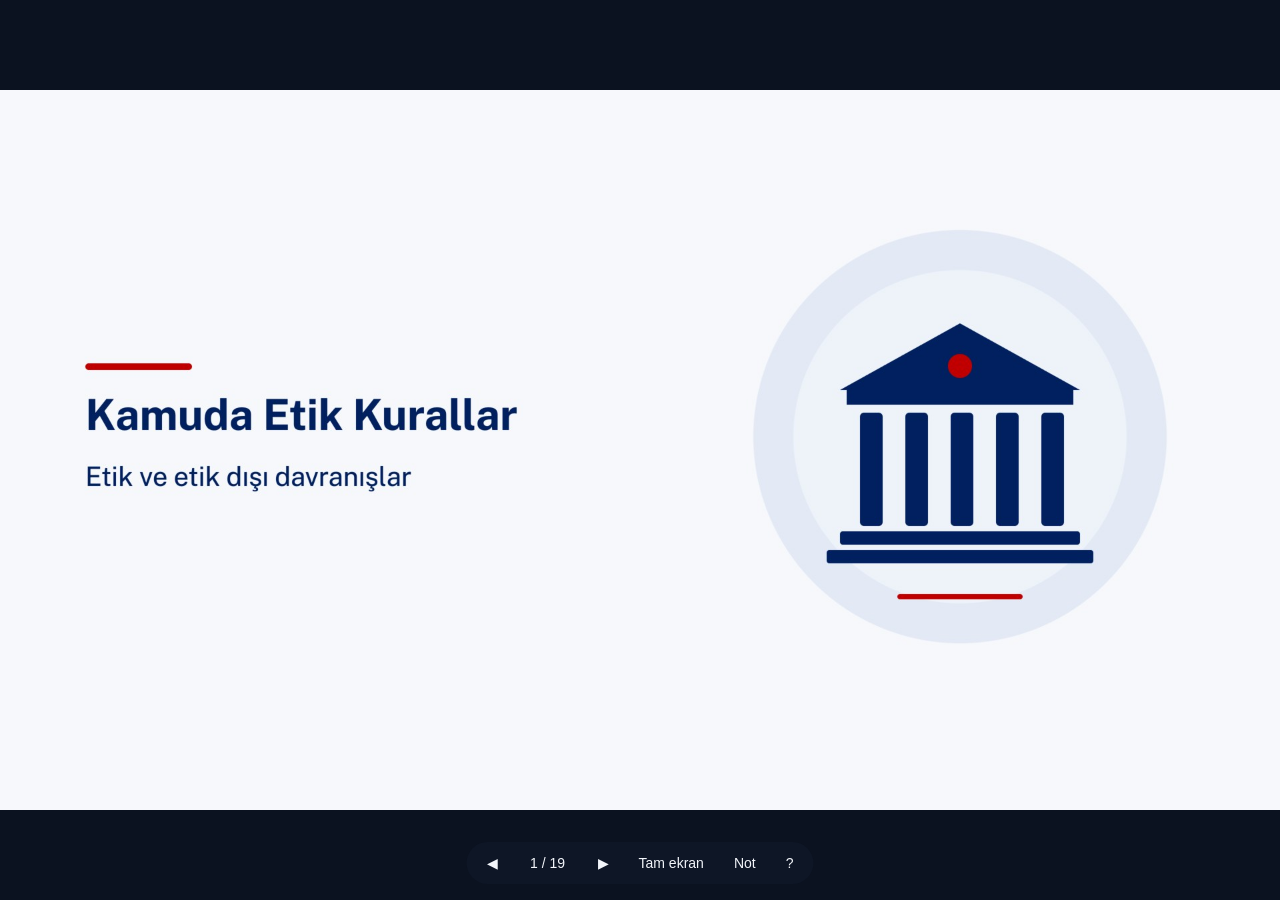
==== index.html @ 8637b064 "Açık slaytı önce yükle Co-Authored-By: Claude Opus 5.5 <noreply@anthropic.com>" ====
<!doctype html>
<html lang="tr">
<head>
<meta charset="utf-8">
<meta name="viewport" content="width=device-width, initial-scale=1">
<title>Kamuda Etik Kurallar</title>
<style>
  :root { --bg: #0b1220; --ui: rgba(16, 24, 40, 0.78); --ui-text: #f2f5fa; --accent: #c00000; }
  * { box-sizing: border-box; }
  html, body { margin: 0; height: 100%; background: var(--bg); overflow: hidden; font-family: -apple-system, "Segoe UI", Roboto, Arial, sans-serif; }
  #stage { position: absolute; inset: 0; display: flex; align-items: center; justify-content: center; }
  #slide { position: relative; aspect-ratio: 16 / 9; width: min(100vw, calc(100vh * 16 / 9)); }
  #slide img { position: absolute; inset: 0; width: 100%; height: 100%; display: block; user-select: none; -webkit-user-drag: none; }
  /* video kutusu slayttaki kapak karesinin tam üstünde: 128,260 / 1104x621 (1920x1080 tuvalde) */
  #vbox { position: absolute; left: 6.6667%; top: 24.074%; width: 57.5%; height: 57.5%; display: none; cursor: pointer; overflow: hidden; }
  #vbox video { width: 100%; height: 100%; object-fit: cover; display: block; background: transparent; }
  #play { position: absolute; inset: 0; display: flex; align-items: center; justify-content: center; pointer-events: none; }
  #play svg { width: 14%; height: auto; filter: drop-shadow(0 8px 24px rgba(0,0,0,.35)); }
  #bar { position: fixed; left: 50%; bottom: 16px; transform: translateX(-50%); display: flex; gap: 6px; align-items: center;
    background: var(--ui); color: var(--ui-text); padding: 6px 8px; border-radius: 999px; transition: opacity .3s; font-size: 14px; }
  #bar button { all: unset; cursor: pointer; padding: 8px 12px; border-radius: 999px; color: var(--ui-text); line-height: 1; }
  #bar button:hover, #bar button:focus-visible { background: rgba(255, 255, 255, 0.14); }
  #count { min-width: 64px; text-align: center; font-variant-numeric: tabular-nums; }
  body.idle #bar { opacity: 0; }
  body.idle { cursor: none; }
  #notes { position: fixed; left: 16px; right: 16px; bottom: 72px; max-width: 900px; margin: 0 auto; background: var(--ui); color: var(--ui-text);
    padding: 16px 20px; border-radius: 14px; font-size: 18px; line-height: 1.5; display: none; }
  body.show-notes #notes { display: block; }
  #help { position: fixed; top: 16px; right: 16px; background: var(--ui); color: var(--ui-text); padding: 12px 16px; border-radius: 12px;
    font-size: 14px; line-height: 1.6; display: none; }
  body.show-help #help { display: block; }
</style>
</head>
<body>
<div id="stage">
  <div id="slide">
    <img id="img" alt="">
    <div id="vbox" role="button" aria-label="Videoyu oynat veya durdur">
      <video id="vid" playsinline preload="metadata"></video>
      <div id="play"><svg viewBox="0 0 100 100" aria-hidden="true"><circle cx="50" cy="50" r="48" fill="#C00000"/><polygon points="40,30 72,50 40,70" fill="#ffffff"/></svg></div>
    </div>
  </div>
</div>
<div id="notes"></div>
<div id="help">
  <b>Kısayollar</b><br>
  → / boşluk / PageDown: sonraki slayt<br>
  ← / PageUp: önceki slayt<br>
  F: tam ekran · N: konuşmacı notu<br>
  Video: görüntüye tıkla ya da Enter
</div>
<div id="bar">
  <button id="prev" aria-label="Önceki slayt">◀</button>
  <span id="count">1 / 19</span>
  <button id="next" aria-label="Sonraki slayt">▶</button>
  <button id="fs" aria-label="Tam ekran">Tam ekran</button>
  <button id="nt" aria-label="Konuşmacı notu">Not</button>
  <button id="hp" aria-label="Kısayollar">?</button>
</div>
<script src="notes.js"></script>
<script>
  const N = 19;
  // video slaytları (1'den başlayan numara) → video dosyası
  const VIDEOS = { 4: "videos/a1.mp4", 6: "videos/a2.mp4", 8: "videos/a3.mp4", 10: "videos/a4.mp4", 12: "videos/a5.mp4", 14: "videos/a6.mp4", 16: "videos/a7.mp4" };
  const src = i => "slides/s" + String(i).padStart(2, "0") + ".jpg";
  const img = document.getElementById("img"), vbox = document.getElementById("vbox"), vid = document.getElementById("vid");
  const play = document.getElementById("play"), count = document.getElementById("count"), notes = document.getElementById("notes");
  const slide = document.getElementById("slide");
  let cur = 1;

  // açık slayt yüklendikten sonra diğerlerini sırayla önceden yükle
  img.addEventListener("load", function preload() {
    img.removeEventListener("load", preload);
    let k = 0;
    const nextOne = () => { if (++k > N) return; const p = new Image(); p.onload = p.onerror = nextOne; p.src = src(k); };
    nextOne();
  });

  function fitRadius() { vbox.style.borderRadius = (slide.clientWidth * 24 / 1920) + "px"; }
  function show(i) {
    cur = Math.max(1, Math.min(N, i));
    img.src = src(cur);
    img.alt = "Slayt " + cur;
    vid.pause();
    if (VIDEOS[cur]) {
      vid.src = VIDEOS[cur]; vid.currentTime = 0;
      vbox.style.display = "block"; play.style.display = "flex";
      vid.style.visibility = "hidden";   // oynatılana kadar slayttaki kapak karesi görünür
    } else {
      vid.removeAttribute("src"); vid.load(); vbox.style.display = "none";
    }
    count.textContent = cur + " / " + N;
    notes.textContent = (window.NOTES && window.NOTES[cur - 1]) || "";
    history.replaceState(null, "", "#" + cur);
    fitRadius();
  }
  function toggleVideo() {
    if (!VIDEOS[cur]) return;
    if (vid.paused) { vid.style.visibility = "visible"; vid.play(); play.style.display = "none"; }
    else { vid.pause(); play.style.display = "flex"; }
  }
  vid.addEventListener("ended", () => { play.style.display = "flex"; });
  vbox.addEventListener("click", e => { e.stopPropagation(); toggleVideo(); });

  const next = () => show(cur + 1), prev = () => show(cur - 1);
  document.getElementById("next").onclick = next;
  document.getElementById("prev").onclick = prev;
  const fullscreen = () => document.fullscreenElement ? document.exitFullscreen() : document.documentElement.requestFullscreen();
  document.getElementById("fs").onclick = fullscreen;
  document.getElementById("nt").onclick = () => document.body.classList.toggle("show-notes");
  document.getElementById("hp").onclick = () => document.body.classList.toggle("show-help");

  document.addEventListener("keydown", e => {
    if (["ArrowRight", "PageDown", " ", "ArrowDown"].includes(e.key)) { e.preventDefault(); next(); }
    else if (["ArrowLeft", "PageUp", "ArrowUp", "Backspace"].includes(e.key)) { e.preventDefault(); prev(); }
    else if (e.key === "Home") show(1);
    else if (e.key === "End") show(N);
    else if (e.key === "f" || e.key === "F") fullscreen();
    else if (e.key === "n" || e.key === "N") document.body.classList.toggle("show-notes");
    else if (e.key === "Enter" || e.key === "k" || e.key === "K") toggleVideo();
    else if (e.key === "?") document.body.classList.toggle("show-help");
  });

  // dokunmatik ekranda kaydırma
  let tx = null;
  document.addEventListener("touchstart", e => { tx = e.touches[0].clientX; }, { passive: true });
  document.addEventListener("touchend", e => {
    if (tx === null) return;
    const dx = e.changedTouches[0].clientX - tx; tx = null;
    if (Math.abs(dx) > 50) dx < 0 ? next() : prev();
  });

  // fare durunca alt çubuk gizlenir
  let idle;
  const wake = () => { document.body.classList.remove("idle"); clearTimeout(idle); idle = setTimeout(() => document.body.classList.add("idle"), 2500); };
  ["mousemove", "touchstart", "keydown"].forEach(ev => document.addEventListener(ev, wake, { passive: true }));
  wake();
  window.addEventListener("resize", fitRadius);
  window.addEventListener("hashchange", () => { const i = parseInt(location.hash.slice(1), 10); if (i && i !== cur) show(i); });

  show(parseInt(location.hash.slice(1), 10) || 1);
</script>
</body>
</html>
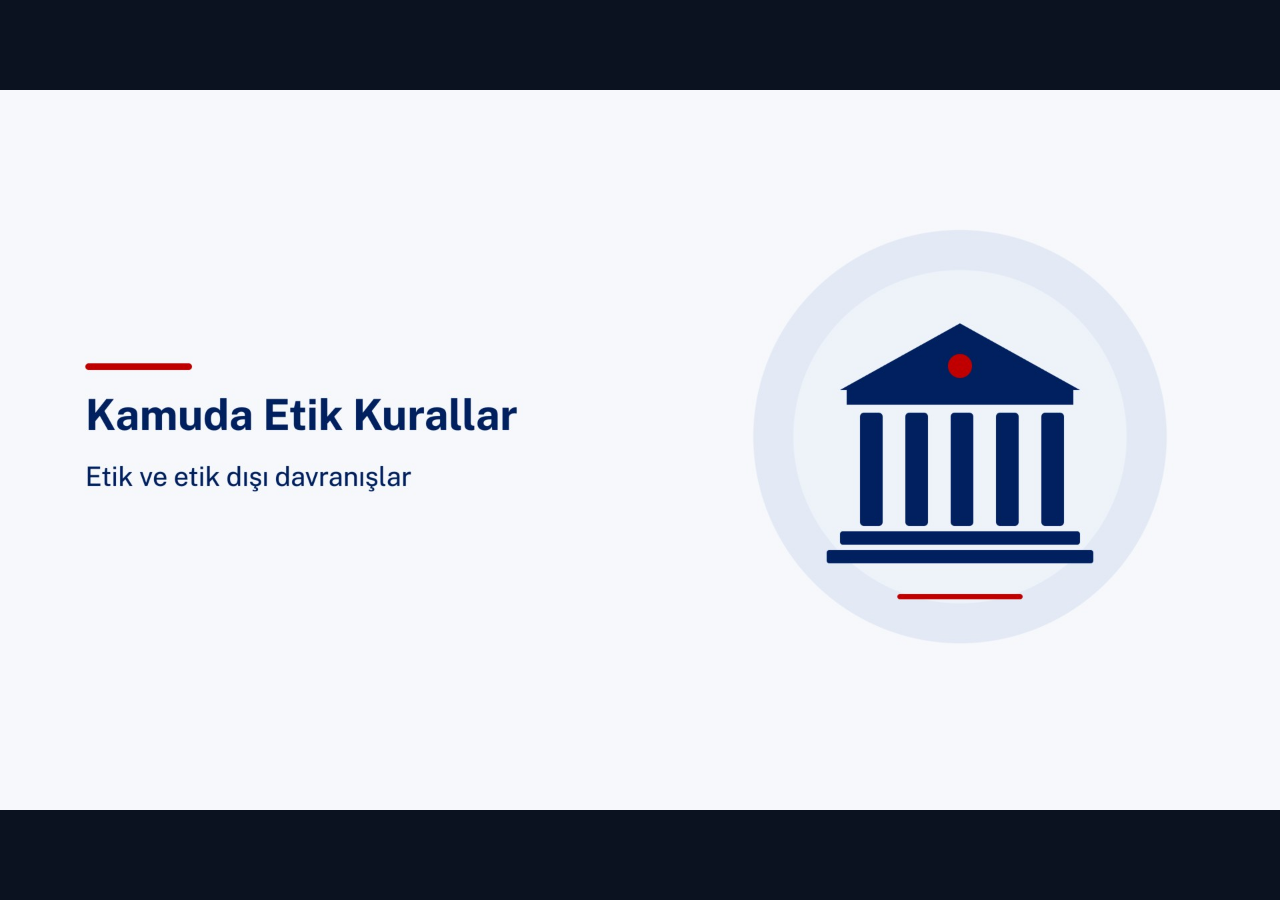
==== commit 45710898: "Giriş bölümü: kamu nedir, Türkiye'de kamu etiği, OECD ilkeleri ve tarih animasyonu (28 slayt) Co-Aut" ====
--- a/index.html
+++ b/index.html
@@ -51,7 +51,7 @@
 </div>
 <div id="bar">
   <button id="prev" aria-label="Önceki slayt">◀</button>
-  <span id="count">1 / 19</span>
+  <span id="count">1 / 28</span>
   <button id="next" aria-label="Sonraki slayt">▶</button>
   <button id="fs" aria-label="Tam ekran">Tam ekran</button>
   <button id="nt" aria-label="Konuşmacı notu">Not</button>
@@ -59,9 +59,9 @@
 </div>
 <script src="notes.js"></script>
 <script>
-  const N = 19;
+  const N = 28;
   // video slaytları (1'den başlayan numara) → video dosyası
-  const VIDEOS = { 4: "videos/a1.mp4", 6: "videos/a2.mp4", 8: "videos/a3.mp4", 10: "videos/a4.mp4", 12: "videos/a5.mp4", 14: "videos/a6.mp4", 16: "videos/a7.mp4" };
+  const VIDEOS = { 5: "videos/a0.mp4", 13: "videos/a1.mp4", 15: "videos/a2.mp4", 17: "videos/a3.mp4", 19: "videos/a4.mp4", 21: "videos/a5.mp4", 23: "videos/a6.mp4", 25: "videos/a7.mp4" };
   const src = i => "slides/s" + String(i).padStart(2, "0") + ".jpg";
   const img = document.getElementById("img"), vbox = document.getElementById("vbox"), vid = document.getElementById("vid");
   const play = document.getElementById("play"), count = document.getElementById("count"), notes = document.getElementById("notes");
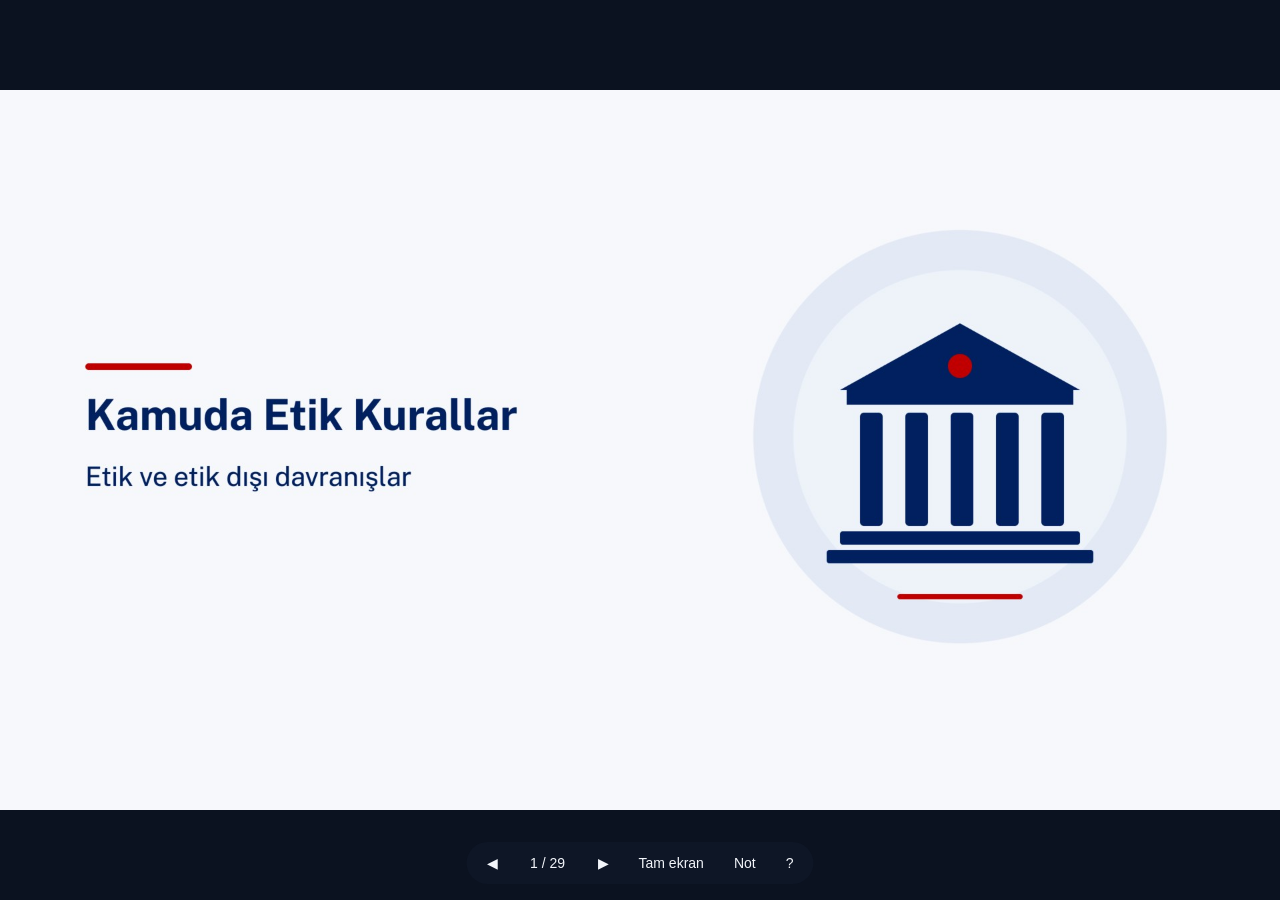
==== commit fea6be29: "Röportaj videosu eklendi, 5. slayt başlığı: Kamu Etiği Tarihi (29 slayt) Co-Authored-By: Claude Opus" ====
--- a/index.html
+++ b/index.html
@@ -51,7 +51,7 @@
 </div>
 <div id="bar">
   <button id="prev" aria-label="Önceki slayt">◀</button>
-  <span id="count">1 / 28</span>
+  <span id="count">1 / 29</span>
   <button id="next" aria-label="Sonraki slayt">▶</button>
   <button id="fs" aria-label="Tam ekran">Tam ekran</button>
   <button id="nt" aria-label="Konuşmacı notu">Not</button>
@@ -59,9 +59,9 @@
 </div>
 <script src="notes.js"></script>
 <script>
-  const N = 28;
+  const N = 29;
   // video slaytları (1'den başlayan numara) → video dosyası
-  const VIDEOS = { 5: "videos/a0.mp4", 13: "videos/a1.mp4", 15: "videos/a2.mp4", 17: "videos/a3.mp4", 19: "videos/a4.mp4", 21: "videos/a5.mp4", 23: "videos/a6.mp4", 25: "videos/a7.mp4" };
+  const VIDEOS = { 5: "videos/a0.mp4", 13: "videos/a1.mp4", 15: "videos/a2.mp4", 17: "videos/a3.mp4", 19: "videos/a4.mp4", 21: "videos/a5.mp4", 23: "videos/a6.mp4", 25: "videos/a7.mp4", 27: "videos/r1.mp4" };
   const src = i => "slides/s" + String(i).padStart(2, "0") + ".jpg";
   const img = document.getElementById("img"), vbox = document.getElementById("vbox"), vid = document.getElementById("vid");
   const play = document.getElementById("play"), count = document.getElementById("count"), notes = document.getElementById("notes");
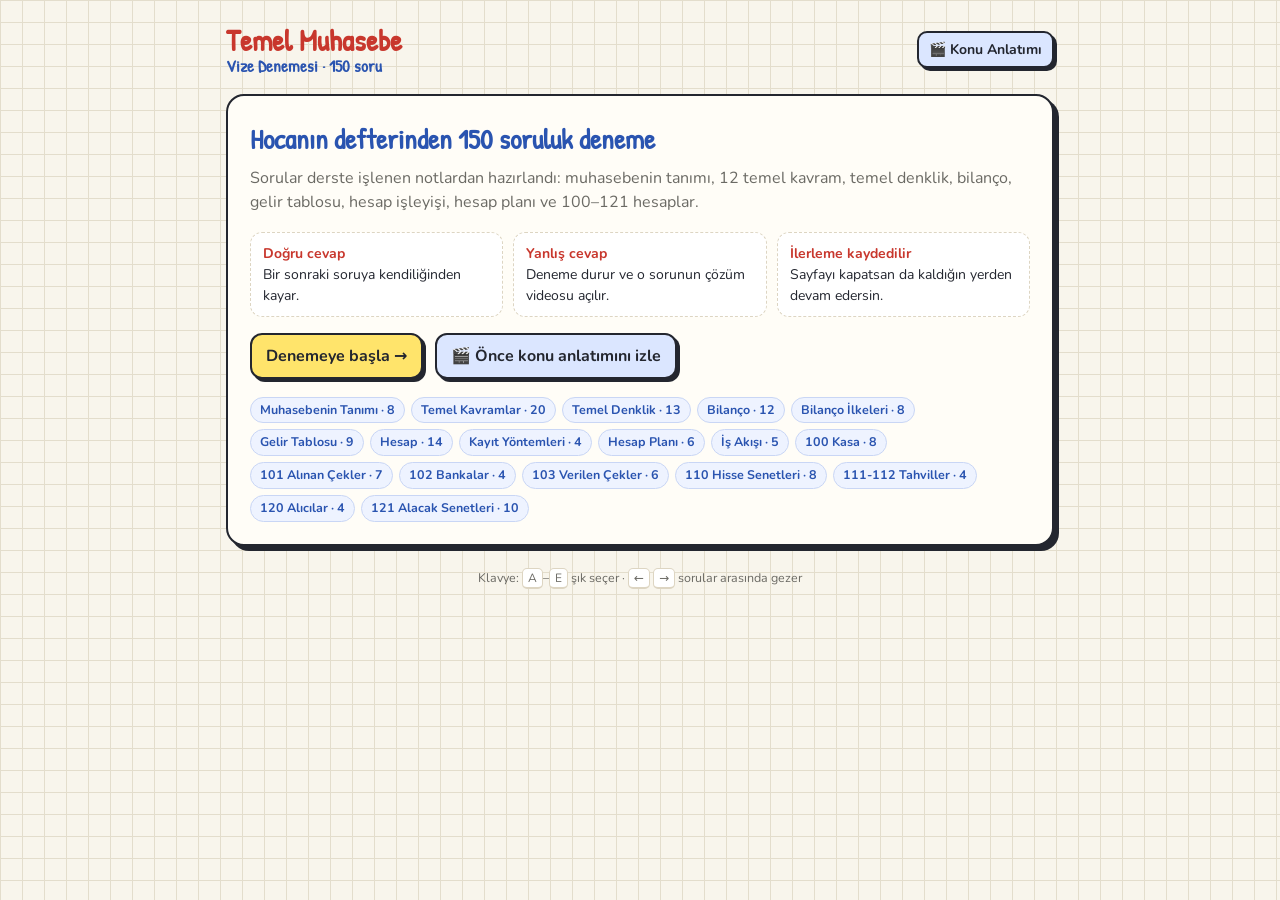
==== commit 16e3c4ec: "Temel Muhasebe vize denemesi: 150 soru, konu anlatımı ve çözüm videoları Co-Authored-By: Claude Opus" ====
--- a/index.html
+++ b/index.html
@@ -3,142 +3,457 @@
 <head>
 <meta charset="utf-8">
 <meta name="viewport" content="width=device-width, initial-scale=1">
-<title>Kamuda Etik Kurallar</title>
+<title>Temel Muhasebe Denemesi</title>
+<meta name="description" content="Temel Muhasebe vize denemesi: 150 soru, konu anlatım videosu ve her soru için çözüm videosu.">
+<link rel="preconnect" href="https://fonts.googleapis.com">
+<link rel="preconnect" href="https://fonts.gstatic.com" crossorigin>
+<link href="https://fonts.googleapis.com/css2?family=Nunito:wght@400;600;700;800&family=Patrick+Hand&display=swap" rel="stylesheet">
 <style>
-  :root { --bg: #0b1220; --ui: rgba(16, 24, 40, 0.78); --ui-text: #f2f5fa; --accent: #c00000; }
-  * { box-sizing: border-box; }
-  html, body { margin: 0; height: 100%; background: var(--bg); overflow: hidden; font-family: -apple-system, "Segoe UI", Roboto, Arial, sans-serif; }
-  #stage { position: absolute; inset: 0; display: flex; align-items: center; justify-content: center; }
-  #slide { position: relative; aspect-ratio: 16 / 9; width: min(100vw, calc(100vh * 16 / 9)); }
-  #slide img { position: absolute; inset: 0; width: 100%; height: 100%; display: block; user-select: none; -webkit-user-drag: none; }
-  /* video kutusu slayttaki kapak karesinin tam üstünde: 128,260 / 1104x621 (1920x1080 tuvalde) */
-  #vbox { position: absolute; left: 6.6667%; top: 24.074%; width: 57.5%; height: 57.5%; display: none; cursor: pointer; overflow: hidden; }
-  #vbox video { width: 100%; height: 100%; object-fit: cover; display: block; background: transparent; }
-  #play { position: absolute; inset: 0; display: flex; align-items: center; justify-content: center; pointer-events: none; }
-  #play svg { width: 14%; height: auto; filter: drop-shadow(0 8px 24px rgba(0,0,0,.35)); }
-  #bar { position: fixed; left: 50%; bottom: 16px; transform: translateX(-50%); display: flex; gap: 6px; align-items: center;
-    background: var(--ui); color: var(--ui-text); padding: 6px 8px; border-radius: 999px; transition: opacity .3s; font-size: 14px; }
-  #bar button { all: unset; cursor: pointer; padding: 8px 12px; border-radius: 999px; color: var(--ui-text); line-height: 1; }
-  #bar button:hover, #bar button:focus-visible { background: rgba(255, 255, 255, 0.14); }
-  #count { min-width: 64px; text-align: center; font-variant-numeric: tabular-nums; }
-  body.idle #bar { opacity: 0; }
-  body.idle { cursor: none; }
-  #notes { position: fixed; left: 16px; right: 16px; bottom: 72px; max-width: 900px; margin: 0 auto; background: var(--ui); color: var(--ui-text);
-    padding: 16px 20px; border-radius: 14px; font-size: 18px; line-height: 1.5; display: none; }
-  body.show-notes #notes { display: block; }
-  #help { position: fixed; top: 16px; right: 16px; background: var(--ui); color: var(--ui-text); padding: 12px 16px; border-radius: 12px;
-    font-size: 14px; line-height: 1.6; display: none; }
-  body.show-help #help { display: block; }
+:root{
+  --paper:#f8f5ec; --grid:#e3ddcc; --ink:#23262f; --muted:#6b6a64; --card:#fffdf7; --line:#ddd5c2;
+  --red:#c8372d; --blue:#2a54b0; --green:#23885a; --yellow:#ffe46b; --pink:#f59fb7; --teal:#7fd3cf;
+  --ok-bg:#e3f5ea; --bad-bg:#fbe5e2; --board:#1f3a30; --chalk:#f3f1e7;
+  color-scheme:light;
+}
+*{box-sizing:border-box}
+html,body{margin:0}
+body{
+  background:var(--paper);
+  background-image:linear-gradient(var(--grid) 1px,transparent 1px),linear-gradient(90deg,var(--grid) 1px,transparent 1px);
+  background-size:22px 22px;
+  color:var(--ink); font-family:Nunito,system-ui,sans-serif; font-size:16px; line-height:1.5; min-height:100vh;
+}
+button{font:inherit;cursor:pointer}
+.hand{font-family:"Patrick Hand",cursive}
+.wrap{max-width:860px;margin:0 auto;padding:16px 16px 120px}
+header.top{display:flex;align-items:center;gap:12px;justify-content:space-between;flex-wrap:wrap;margin:8px 0 18px}
+header.top h1{margin:0;font-family:"Patrick Hand",cursive;font-size:30px;color:var(--red);line-height:1.1}
+header.top h1 small{display:block;font-size:17px;color:var(--blue)}
+.btn{border:2px solid var(--ink);background:var(--card);color:var(--ink);border-radius:12px;padding:9px 14px;font-weight:700;box-shadow:3px 3px 0 var(--ink);transition:transform .08s,box-shadow .08s}
+.btn:hover{transform:translate(-1px,-1px);box-shadow:4px 4px 0 var(--ink)}
+.btn:active{transform:translate(2px,2px);box-shadow:1px 1px 0 var(--ink)}
+.btn.primary{background:var(--yellow)}
+.btn.blue{background:#dbe6ff}
+.btn.ghost{box-shadow:none;border-color:var(--line);background:transparent}
+.btn.sm{padding:6px 10px;font-size:14px;border-radius:10px}
+
+/* Start */
+.hero{background:var(--card);border:2px solid var(--ink);border-radius:18px;padding:22px;box-shadow:5px 5px 0 var(--ink)}
+.hero h2{font-family:"Patrick Hand",cursive;font-size:28px;margin:0 0 6px;color:var(--blue)}
+.hero p{margin:6px 0;color:var(--muted)}
+.hero .row{display:flex;gap:12px;flex-wrap:wrap;margin-top:16px}
+.feat{display:grid;grid-template-columns:repeat(auto-fit,minmax(180px,1fr));gap:10px;margin-top:18px}
+.feat div{border:1.5px dashed var(--line);border-radius:12px;padding:10px 12px;font-size:14px;background:#fff}
+.feat b{display:block;color:var(--red)}
+.topics{margin-top:18px;display:flex;flex-wrap:wrap;gap:6px}
+.chip{display:inline-block;font-size:12.5px;font-weight:700;padding:3px 9px;border-radius:999px;background:#eef3ff;color:var(--blue);border:1px solid #c9d6f5}
+
+/* Quiz */
+.bar{position:sticky;top:0;z-index:5;background:color-mix(in srgb,var(--paper) 92%,transparent);backdrop-filter:blur(4px);padding:10px 0;margin-bottom:10px}
+.bar .meta{display:flex;justify-content:space-between;align-items:center;gap:8px;flex-wrap:wrap;font-weight:700;font-size:14px}
+.stats span{margin-left:10px}
+.stats .ok{color:var(--green)} .stats .bad{color:var(--red)}
+.prog{height:10px;border:2px solid var(--ink);border-radius:999px;background:#fff;overflow:hidden;margin-top:8px}
+.prog i{display:block;height:100%;background:linear-gradient(90deg,var(--teal),var(--green));width:0;transition:width .4s}
+.stage{position:relative;overflow:hidden}
+.card{background:var(--card);border:2px solid var(--ink);border-radius:18px;padding:20px;box-shadow:5px 5px 0 var(--ink)}
+.card.slide-in{animation:slideIn .38s cubic-bezier(.2,.8,.2,1)}
+.card.slide-back{animation:slideBack .38s cubic-bezier(.2,.8,.2,1)}
+@keyframes slideIn{from{transform:translateX(70px);opacity:0}to{transform:none;opacity:1}}
+@keyframes slideBack{from{transform:translateX(-70px);opacity:0}to{transform:none;opacity:1}}
+.qhead{display:flex;justify-content:space-between;align-items:center;gap:8px;margin-bottom:10px;flex-wrap:wrap}
+.qno{font-family:"Patrick Hand",cursive;font-size:24px;color:var(--red)}
+.qtext{font-size:18px;font-weight:700;margin:4px 0 16px}
+.opts{display:grid;gap:10px}
+.opt{display:flex;gap:12px;align-items:flex-start;text-align:left;width:100%;border:2px solid var(--line);background:#fff;border-radius:14px;padding:12px 14px;color:var(--ink);transition:border-color .15s,background .15s,transform .1s}
+.opt:hover:not([disabled]){border-color:var(--blue);transform:translateX(3px)}
+.opt .L{flex:none;width:30px;height:30px;border-radius:50%;border:2px solid var(--ink);display:grid;place-items:center;font-weight:800;background:var(--paper)}
+.opt[disabled]{cursor:default}
+.opt.correct{border-color:var(--green);background:var(--ok-bg)}
+.opt.correct .L{background:var(--green);color:#fff;border-color:var(--green)}
+.opt.wrong{border-color:var(--red);background:var(--bad-bg)}
+.opt.wrong .L{background:var(--red);color:#fff;border-color:var(--red)}
+.opt.wrong{animation:shake .35s}
+@keyframes shake{25%{transform:translateX(-6px)}50%{transform:translateX(6px)}75%{transform:translateX(-3px)}}
+.after{margin-top:16px;display:none;gap:10px;flex-wrap:wrap;align-items:center}
+.after.show{display:flex}
+.after .msg{flex:1 1 220px;font-weight:700}
+.msg.ok{color:var(--green)} .msg.bad{color:var(--red)}
+.nav{display:flex;justify-content:space-between;gap:10px;margin-top:14px}
+.gridwrap{margin-top:18px;background:var(--card);border:2px solid var(--ink);border-radius:16px;padding:14px;display:none}
+.gridwrap.show{display:block}
+.grid{display:grid;grid-template-columns:repeat(auto-fill,minmax(38px,1fr));gap:6px}
+.grid button{border:1.5px solid var(--line);background:#fff;border-radius:8px;padding:6px 0;font-weight:700;font-size:13px}
+.grid button.ok{background:var(--ok-bg);border-color:var(--green);color:var(--green)}
+.grid button.bad{background:var(--bad-bg);border-color:var(--red);color:var(--red)}
+.grid button.cur{outline:3px solid var(--yellow);outline-offset:1px}
+
+/* Result */
+.result h2{font-family:"Patrick Hand",cursive;font-size:32px;margin:0;color:var(--blue)}
+.score{font-size:56px;font-weight:800;color:var(--green);line-height:1}
+.wlist{margin-top:14px;display:grid;gap:8px}
+.witem{display:flex;gap:10px;align-items:center;justify-content:space-between;border:1.5px solid var(--line);border-radius:12px;padding:10px 12px;background:#fff}
+.witem p{margin:0;font-size:14px}
+
+/* Player */
+.modal{position:fixed;inset:0;background:rgba(20,22,28,.72);z-index:50;display:none;align-items:center;justify-content:center;padding:16px}
+.modal.show{display:flex}
+.player{width:min(960px,100%);background:#0f1b16;border-radius:18px;overflow:hidden;box-shadow:0 20px 60px rgba(0,0,0,.5);border:3px solid #000}
+.ptitle{display:flex;justify-content:space-between;align-items:center;gap:8px;padding:10px 14px;background:#111;color:#eee;font-weight:700;font-size:14px}
+.ptitle .rec{display:inline-flex;align-items:center;gap:6px}
+.ptitle .rec:before{content:"";width:9px;height:9px;border-radius:50%;background:#e33;animation:blink 1.2s infinite}
+@keyframes blink{50%{opacity:.25}}
+.screen{position:relative;aspect-ratio:16/9;background:var(--board);background-image:radial-gradient(ellipse at 30% 20%,rgba(255,255,255,.06),transparent 60%),radial-gradient(ellipse at 80% 90%,rgba(0,0,0,.25),transparent 60%);color:var(--chalk);overflow:hidden}
+@media (max-width:640px){.screen{aspect-ratio:auto;height:min(72vh,560px)}}
+.board{position:absolute;inset:0;padding:22px 26px 70px;overflow:auto;scroll-behavior:smooth}
+.board h3{font-family:"Patrick Hand",cursive;font-weight:400;font-size:clamp(22px,3.4vw,34px);color:var(--yellow);margin:0 0 10px;padding-right:120px}
+.board .bq{font-size:clamp(13px,1.6vw,16px);opacity:.85;border-left:3px solid var(--teal);padding-left:10px;margin:0 0 12px;padding-right:110px}
+.board .li{font-family:"Patrick Hand",cursive;font-size:clamp(17px,2.3vw,24px);line-height:1.35;margin:8px 0;padding-left:26px;position:relative;opacity:0;transform:translateY(8px);transition:opacity .45s,transform .45s;padding-right:100px}
+.board .li:before{content:"✎";position:absolute;left:0;color:var(--pink)}
+.board .li.on{opacity:1;transform:none}
+.board .li.now{color:#fff;text-shadow:0 0 12px rgba(255,228,107,.35)}
+.board .ans{font-family:"Patrick Hand",cursive;font-size:clamp(18px,2.4vw,26px);background:rgba(127,211,207,.15);border:2px dashed var(--teal);border-radius:12px;padding:8px 12px;margin-top:12px;opacity:0;transition:opacity .5s}
+.board .ans.on{opacity:1}
+.jt{margin:12px 0;border-collapse:collapse;width:min(100%,640px);font-family:"Patrick Hand",cursive;font-size:clamp(15px,2vw,21px);opacity:0;transition:opacity .4s}
+.jt.on{opacity:1}
+.jt th{color:var(--teal);font-weight:400;border-bottom:2px solid var(--chalk);padding:4px 8px;text-align:left}
+.jt th.n,.jt td.n{text-align:right;width:110px;border-left:2px solid var(--chalk)}
+.jt td{padding:5px 8px}
+.jt tr.r{opacity:0;transform:translateX(-10px);transition:opacity .4s,transform .4s}
+.jt tr.r.on{opacity:1;transform:none}
+.jt tr.cr td:first-child{padding-left:42px}
+.jt tr.sep td{border-top:2px solid var(--chalk);padding:0;height:4px}
+.avatar{position:absolute;right:14px;top:12px;width:104px;height:120px;pointer-events:none}
+.avatar .mouth{transform-origin:50% 50%;transform-box:fill-box}
+.avatar.talk .mouth{animation:talk .22s infinite alternate}
+@keyframes talk{from{transform:scaleY(.25)}to{transform:scaleY(1.15)}}
+.avatar.talk .arm{animation:wave 1.4s infinite ease-in-out;transform-origin:20% 10%;transform-box:fill-box}
+@keyframes wave{50%{transform:rotate(-12deg)}}
+.cap{position:absolute;left:0;right:0;bottom:0;padding:10px 16px;background:linear-gradient(transparent,rgba(0,0,0,.75) 35%);font-size:clamp(13px,1.7vw,17px);color:#fff;text-align:center;min-height:52px}
+.cap span{background:rgba(0,0,0,.55);padding:3px 8px;border-radius:6px;box-decoration-break:clone;-webkit-box-decoration-break:clone}
+.big{position:absolute;inset:0;display:grid;place-items:center;background:rgba(0,0,0,.35);border:0;color:#fff}
+.big b{width:84px;height:84px;border-radius:50%;background:var(--red);display:grid;place-items:center;font-size:34px;box-shadow:0 6px 20px rgba(0,0,0,.4)}
+.ctrl{display:flex;align-items:center;gap:8px;padding:8px 12px;background:#111;color:#ddd;flex-wrap:wrap}
+.ctrl button{background:#222;border:1px solid #333;color:#eee;border-radius:8px;padding:6px 10px;font-weight:700;font-size:14px}
+.ctrl button:hover{background:#333}
+.ctrl .pb{flex:1 1 140px;height:8px;background:#333;border-radius:999px;overflow:hidden;cursor:pointer}
+.ctrl .pb i{display:block;height:100%;width:0;background:var(--red);transition:width .3s}
+.ctrl .t{font-size:12.5px;min-width:52px;text-align:center}
+.ctrl .next{background:var(--yellow);color:#111;border-color:var(--yellow)}
+.vframe{position:absolute;inset:0;width:100%;height:100%;border:0;background:#000}
+.note{font-size:12.5px;color:var(--muted);margin-top:22px;text-align:center}
+.kbd{display:inline-block;border:1px solid var(--line);border-bottom-width:2px;border-radius:5px;padding:0 5px;font-size:12px;background:#fff}
+.board{padding-bottom:120px}
+@media (max-width:520px){.jt th.n,.jt td.n{width:72px}.qtext{font-size:16.5px}.avatar{width:72px;height:84px}.board h3,.board .bq,.board .li{padding-right:70px}.stats span{margin-left:6px}}
 </style>
 </head>
 <body>
-<div id="stage">
-  <div id="slide">
-    <img id="img" alt="">
-    <div id="vbox" role="button" aria-label="Videoyu oynat veya durdur">
-      <video id="vid" playsinline preload="metadata"></video>
-      <div id="play"><svg viewBox="0 0 100 100" aria-hidden="true"><circle cx="50" cy="50" r="48" fill="#C00000"/><polygon points="40,30 72,50 40,70" fill="#ffffff"/></svg></div>
+<div class="wrap" id="app"></div>
+
+<!-- Video oynatıcı -->
+<div class="modal" id="modal" role="dialog" aria-modal="true" aria-label="Çözüm videosu">
+  <div class="player">
+    <div class="ptitle"><span class="rec" id="pTitle">Çözüm videosu</span><button class="btn sm ghost" style="color:#eee;border-color:#444" id="pClose">Kapat ✕</button></div>
+    <div class="screen" id="screen">
+      <div class="board" id="board"></div>
+      <svg class="avatar" id="avatar" viewBox="0 0 104 120" aria-hidden="true">
+        <ellipse cx="52" cy="116" rx="40" ry="5" fill="rgba(0,0,0,.25)"/>
+        <path d="M14 118 C16 86 30 76 52 76 C74 76 88 86 90 118 Z" fill="#2a54b0"/>
+        <path d="M44 78 L52 96 L60 78 Z" fill="#fff"/>
+        <path d="M50 82 L52 100 L54 82 Z" fill="#c8372d"/>
+        <g class="arm"><path d="M84 96 C96 88 98 74 92 66" stroke="#2a54b0" stroke-width="10" fill="none" stroke-linecap="round"/><circle cx="92" cy="64" r="6" fill="#f2c7a5"/><rect x="90" y="46" width="4" height="18" rx="2" fill="#ffe46b" transform="rotate(18 92 55)"/></g>
+        <rect x="46" y="64" width="12" height="14" fill="#f2c7a5"/>
+        <ellipse cx="52" cy="44" rx="25" ry="27" fill="#f2c7a5"/>
+        <path d="M27 42 C26 20 40 13 54 14 C70 15 80 26 77 42 C74 32 66 26 52 27 C40 27 32 32 27 42Z" fill="#3b2a20"/>
+        <circle cx="43" cy="46" r="7" fill="none" stroke="#222" stroke-width="2"/><circle cx="61" cy="46" r="7" fill="none" stroke="#222" stroke-width="2"/><path d="M50 46 H54" stroke="#222" stroke-width="2"/>
+        <circle cx="43" cy="46" r="2.2" fill="#222"/><circle cx="61" cy="46" r="2.2" fill="#222"/>
+        <ellipse class="mouth" cx="52" cy="60" rx="6" ry="3.4" fill="#8a2a22"/>
+      </svg>
+      <div class="cap" id="cap"></div>
+      <button class="big" id="bigPlay" aria-label="Oynat" style="display:none"><b>▶</b></button>
+    </div>
+    <div class="ctrl">
+      <button id="pPlay" aria-label="Oynat / Duraklat">⏸</button>
+      <button id="pPrev" aria-label="Önceki adım">⏮</button>
+      <button id="pNext" aria-label="Sonraki adım">⏭</button>
+      <div class="pb" id="pBar"><i></i></div>
+      <span class="t" id="pTime">0/0</span>
+      <button id="pRate">1x</button>
+      <button id="pMute">🔊</button>
+      <button id="pDone" class="next">Devam →</button>
     </div>
   </div>
 </div>
-<div id="notes"></div>
-<div id="help">
-  <b>Kısayollar</b><br>
-  → / boşluk / PageDown: sonraki slayt<br>
-  ← / PageUp: önceki slayt<br>
-  F: tam ekran · N: konuşmacı notu<br>
-  Video: görüntüye tıkla ya da Enter
-</div>
-<div id="bar">
-  <button id="prev" aria-label="Önceki slayt">◀</button>
-  <span id="count">1 / 29</span>
-  <button id="next" aria-label="Sonraki slayt">▶</button>
-  <button id="fs" aria-label="Tam ekran">Tam ekran</button>
-  <button id="nt" aria-label="Konuşmacı notu">Not</button>
-  <button id="hp" aria-label="Kısayollar">?</button>
-</div>
-<script src="notes.js"></script>
+
+<script src="sorular.js"></script>
+<script src="konu.js"></script>
 <script>
-  const N = 29;
-  // video slaytları (1'den başlayan numara) → video dosyası
-  const VIDEOS = { 5: "videos/a0.mp4", 13: "videos/a1.mp4", 15: "videos/a2.mp4", 17: "videos/a3.mp4", 19: "videos/a4.mp4", 21: "videos/a5.mp4", 23: "videos/a6.mp4", 25: "videos/a7.mp4", 27: "videos/r1.mp4" };
-  const src = i => "slides/s" + String(i).padStart(2, "0") + ".jpg";
-  const img = document.getElementById("img"), vbox = document.getElementById("vbox"), vid = document.getElementById("vid");
-  const play = document.getElementById("play"), count = document.getElementById("count"), notes = document.getElementById("notes");
-  const slide = document.getElementById("slide");
-  let cur = 1;
-
-  // açık slayt yüklendikten sonra diğerlerini sırayla önceden yükle
-  img.addEventListener("load", function preload() {
-    img.removeEventListener("load", preload);
-    let k = 0;
-    const nextOne = () => { if (++k > N) return; const p = new Image(); p.onload = p.onerror = nextOne; p.src = src(k); };
-    nextOne();
+(() => {
+const N = SORULAR.length, LET = "ABCDE";
+const KEY = "muh-vize-v1";
+const fmt = n => n.toLocaleString("tr-TR");
+const esc = s => String(s).replace(/[&<>"]/g, c => ({"&":"&amp;","<":"&lt;",">":"&gt;",'"':"&quot;"}[c]));
+
+// Şıkları soru numarasına göre sabit (deterministik) karıştır
+function rng(seed){ return () => { seed = (seed * 1103515245 + 12345) & 0x7fffffff; return seed / 0x7fffffff; }; }
+SORULAR.forEach((q, i) => {
+  const r = rng(i * 7919 + 17), idx = q.o.map((_, j) => j);
+  for (let j = idx.length - 1; j > 0; j--) { const k = Math.floor(r() * (j + 1)); [idx[j], idx[k]] = [idx[k], idx[j]]; }
+  q.opts = idx.map(j => q.o[j]); q.ans = idx.indexOf(0);
+});
+
+let st = { cur: 0, a: {}, started: false };
+try { const s = JSON.parse(localStorage.getItem(KEY)); if (s && s.a) st = Object.assign(st, s); } catch (e) {}
+const save = () => { try { localStorage.setItem(KEY, JSON.stringify(st)); } catch (e) {} };
+const counts = () => { let ok = 0, bad = 0; for (const k in st.a) (st.a[k] === SORULAR[k].ans ? ok++ : bad++); return { ok, bad, empty: N - ok - bad }; };
+
+const app = document.getElementById("app");
+let view = st.started ? "quiz" : "start", gridOpen = false, dir = 1;
+
+function header() {
+  return `<header class="top"><h1>Temel Muhasebe<small>Vize Denemesi · ${N} soru</small></h1>
+  <div style="display:flex;gap:8px;flex-wrap:wrap"><button class="btn blue sm" data-act="konu">🎬 Konu Anlatımı</button>
+  ${view !== "start" ? `<button class="btn sm" data-act="home">Ana sayfa</button>` : ""}</div></header>`;
+}
+
+function renderStart() {
+  const c = counts(), done = c.ok + c.bad;
+  const topics = [...new Set(SORULAR.map(q => q.t))];
+  app.innerHTML = header() + `<section class="hero">
+    <h2>Hocanın defterinden ${N} soruluk deneme</h2>
+    <p>Sorular derste işlenen notlardan hazırlandı: muhasebenin tanımı, 12 temel kavram, temel denklik, bilanço, gelir tablosu, hesap işleyişi, hesap planı ve 100–121 hesaplar.</p>
+    <div class="feat">
+      <div><b>Doğru cevap</b>Bir sonraki soruya kendiliğinden kayar.</div>
+      <div><b>Yanlış cevap</b>Deneme durur ve o sorunun çözüm videosu açılır.</div>
+      <div><b>İlerleme kaydedilir</b>Sayfayı kapatsan da kaldığın yerden devam edersin.</div>
+    </div>
+    <div class="row">
+      <button class="btn primary" data-act="go">${done ? `Devam et (${done}/${N})` : "Denemeye başla →"}</button>
+      <button class="btn blue" data-act="konu">🎬 Önce konu anlatımını izle</button>
+      ${done ? `<button class="btn ghost" data-act="reset">Sıfırla</button>` : ""}
+    </div>
+    <div class="topics">${topics.map(t => `<span class="chip">${esc(t)} · ${SORULAR.filter(q => q.t === t).length}</span>`).join("")}</div>
+  </section>
+  <p class="note">Klavye: <span class="kbd">A</span>–<span class="kbd">E</span> şık seçer · <span class="kbd">←</span> <span class="kbd">→</span> sorular arasında gezer</p>`;
+}
+
+function renderQuiz() {
+  const i = st.cur, q = SORULAR[i], c = counts(), chosen = st.a[i];
+  const answered = chosen !== undefined, right = answered && chosen === q.ans;
+  const opts = q.opts.map((o, j) => {
+    let cls = "";
+    if (answered) { if (j === q.ans) cls = "correct"; else if (j === chosen) cls = "wrong"; }
+    return `<button class="opt ${cls}" data-opt="${j}" ${answered ? "disabled" : ""}><span class="L">${LET[j]}</span><span>${esc(o)}</span></button>`;
+  }).join("");
+  app.innerHTML = header() + `
+  <div class="bar"><div class="meta"><span>Soru ${i + 1} / ${N}</span>
+    <span class="stats"><span class="ok">✓ ${c.ok}</span><span class="bad">✗ ${c.bad}</span><span>○ ${c.empty}</span></span></div>
+    <div class="prog"><i style="width:${((c.ok + c.bad) / N * 100).toFixed(1)}%"></i></div></div>
+  <div class="stage"><article class="card ${dir > 0 ? "slide-in" : "slide-back"}">
+    <div class="qhead"><span class="qno">${i + 1}. Soru</span><span class="chip">${esc(q.t)}</span></div>
+    <div class="qtext">${esc(q.q)}</div>
+    <div class="opts">${opts}</div>
+    <div class="after ${answered ? "show" : ""}">
+      <span class="msg ${right ? "ok" : "bad"}">${answered ? (right ? "Doğru! 🎉" : `Yanlış. Doğru cevap: ${LET[q.ans]}`) : ""}</span>
+      <button class="btn sm blue" data-act="watch">▶ Çözüm videosu</button>
+      ${answered && !right ? `<button class="btn sm primary" data-act="next">Sonraki soru →</button>` : ""}
+    </div>
+  </article></div>
+  <div class="nav"><button class="btn sm" data-act="prev" ${i === 0 ? "disabled" : ""}>← Önceki</button>
+    <button class="btn sm ghost" data-act="grid">${gridOpen ? "Soru listesini gizle" : "Tüm sorular"}</button>
+    <button class="btn sm" data-act="${i === N - 1 ? "finish" : "next"}">${i === N - 1 ? "Bitir" : "Sonraki →"}</button></div>
+  <div class="gridwrap ${gridOpen ? "show" : ""}"><div class="grid">${SORULAR.map((qq, k) => {
+    const a = st.a[k]; const cl = a === undefined ? "" : (a === qq.ans ? "ok" : "bad");
+    return `<button class="${cl} ${k === i ? "cur" : ""}" data-go="${k}">${k + 1}</button>`;
+  }).join("")}</div><div style="margin-top:10px;text-align:right"><button class="btn sm primary" data-act="finish">Denemeyi bitir</button></div></div>`;
+}
+
+function renderResult() {
+  const c = counts(), wrong = Object.keys(st.a).map(Number).filter(k => st.a[k] !== SORULAR[k].ans).sort((a, b) => a - b);
+  app.innerHTML = header() + `<section class="hero result">
+    <h2>Deneme sonucu</h2>
+    <div style="display:flex;gap:28px;align-items:flex-end;flex-wrap:wrap;margin:10px 0">
+      <div><div class="score">${Math.round(c.ok / N * 100)}</div><small>puan (100 üzerinden)</small></div>
+      <div class="stats" style="font-weight:800"><span class="ok">✓ ${c.ok} doğru</span><span class="bad">✗ ${c.bad} yanlış</span><span>○ ${c.empty} boş</span></div>
+    </div>
+    <div class="row"><button class="btn primary" data-act="retry">Yanlışları yeniden çöz</button><button class="btn" data-act="reset">Baştan başla</button></div>
+    ${wrong.length ? `<h3 class="hand" style="font-size:24px;margin:20px 0 4px;color:var(--red)">Yanlış yaptığın sorular</h3>
+    <div class="wlist">${wrong.map(k => `<div class="witem"><p><b>${k + 1}.</b> ${esc(SORULAR[k].q.length > 110 ? SORULAR[k].q.slice(0, 110) + "…" : SORULAR[k].q)}</p><button class="btn sm blue" data-watch="${k}">▶ İzle</button></div>`).join("")}</div>` : ""}
+  </section>`;
+}
+
+function render() { view === "start" ? renderStart() : view === "result" ? renderResult() : renderQuiz(); }
+
+function go(i, d) { if (i < 0 || i >= N) return; dir = d ?? (i > st.cur ? 1 : -1); st.cur = i; save(); view = "quiz"; render(); window.scrollTo({ top: 0, behavior: "smooth" }); }
+function nextUnanswered(from) { for (let k = 1; k <= N; k++) { const j = (from + k) % N; if (st.a[j] === undefined) return j; } return -1; }
+
+function choose(j) {
+  const i = st.cur, q = SORULAR[i];
+  if (st.a[i] !== undefined) return;
+  st.a[i] = j; save(); render();
+  if (j === q.ans) {
+    setTimeout(() => {
+      if (st.cur !== i || view !== "quiz") return;
+      const n = i + 1 < N && st.a[i + 1] === undefined ? i + 1 : nextUnanswered(i);
+      n === -1 ? (view = "result", render()) : go(n, 1);
+    }, 750);
+  } else {
+    setTimeout(() => { if (st.cur === i) openSolution(i, true); }, 650);
+  }
+}
+
+app.addEventListener("click", e => {
+  const b = e.target.closest("button"); if (!b) return;
+  if (b.dataset.opt !== undefined) return choose(+b.dataset.opt);
+  if (b.dataset.go !== undefined) return go(+b.dataset.go);
+  if (b.dataset.watch !== undefined) return openSolution(+b.dataset.watch, false);
+  const a = b.dataset.act;
+  if (a === "go") { st.started = true; save(); const n = st.a[st.cur] === undefined ? st.cur : nextUnanswered(st.cur); go(n === -1 ? 0 : n, 1); }
+  else if (a === "home") { view = "start"; render(); }
+  else if (a === "konu") openKonu();
+  else if (a === "prev") go(st.cur - 1, -1);
+  else if (a === "next") go(st.cur + 1, 1);
+  else if (a === "grid") { gridOpen = !gridOpen; render(); }
+  else if (a === "watch") openSolution(st.cur, false);
+  else if (a === "finish") { view = "result"; render(); window.scrollTo(0, 0); }
+  else if (a === "reset") { if (confirm("Tüm cevapların silinsin mi?")) { st = { cur: 0, a: {}, started: false }; save(); view = "start"; render(); } }
+  else if (a === "retry") { const w = Object.keys(st.a).map(Number).filter(k => st.a[k] !== SORULAR[k].ans); w.forEach(k => delete st.a[k]); save(); go(w.length ? Math.min(...w) : 0, 1); }
+});
+document.addEventListener("keydown", e => {
+  if (modal.classList.contains("show")) { if (e.key === "Escape") closePlayer(); if (e.key === " ") { e.preventDefault(); togglePlay(); } return; }
+  if (view !== "quiz") return;
+  const k = e.key.toUpperCase(), j = LET.indexOf(k);
+  if (j >= 0 && j < SORULAR[st.cur].opts.length) choose(j);
+  else if (e.key === "ArrowRight") go(st.cur + 1, 1);
+  else if (e.key === "ArrowLeft") go(st.cur - 1, -1);
+});
+
+/* ─────────────── Video oynatıcı (animasyonlu tahta + Türkçe seslendirme) ─────────────── */
+const modal = document.getElementById("modal"), board = document.getElementById("board"), cap = document.getElementById("cap"),
+  avatar = document.getElementById("avatar"), pPlay = document.getElementById("pPlay"), pBar = document.querySelector("#pBar i"),
+  pTime = document.getElementById("pTime"), pRate = document.getElementById("pRate"), pMute = document.getElementById("pMute"),
+  pTitle = document.getElementById("pTitle"), bigPlay = document.getElementById("bigPlay"), pDone = document.getElementById("pDone");
+const synth = window.speechSynthesis;
+let P = null; // {scenes, steps, i, playing, token, onDone}
+let rate = 1, muted = false, voice = null;
+try { rate = +localStorage.getItem(KEY + "-rate") || 1; muted = localStorage.getItem(KEY + "-mute") === "1"; } catch (e) {}
+function pickVoice() { if (!synth) return; const v = synth.getVoices(); voice = v.find(x => /^tr/i.test(x.lang) && /google|yelda|enhanced|premium/i.test(x.name)) || v.find(x => /^tr/i.test(x.lang)) || null; }
+if (synth) { pickVoice(); synth.onvoiceschanged = pickVoice; }
+
+function entryRows(k) {
+  const b = k.filter(r => r[1]), a = k.filter(r => r[2]);
+  return { b, a, say: "Yevmiye kaydı: " + b.map(r => `${r[0].replace(/\(.*?\)/g, "")} ${fmt(r[1])} lira borçlu`).join(", ") + "; " + a.map(r => `${r[0].replace(/\(.*?\)/g, "")} ${fmt(r[2])} lira alacaklı`).join(", ") + "." };
+}
+function entryHTML(k, id) {
+  const { b, a } = entryRows(k);
+  const tb = b.reduce((s, r) => s + r[1], 0), ta = a.reduce((s, r) => s + r[2], 0);
+  return `<table class="jt" id="${id}"><tr><th>Hesap</th><th class="n">Borç</th><th class="n">Alacak</th></tr>
+  ${b.map(r => `<tr class="r"><td>${esc(r[0])}</td><td class="n">${fmt(r[1])}</td><td class="n"></td></tr>`).join("")}
+  ${a.map(r => `<tr class="r cr"><td>${esc(r[0])}</td><td class="n"></td><td class="n">${fmt(r[2])}</td></tr>`).join("")}
+  <tr class="sep"><td></td><td class="n"></td><td class="n"></td></tr>
+  <tr class="r"><td style="opacity:.75">Toplam</td><td class="n">${fmt(tb)}</td><td class="n">${fmt(ta)}</td></tr></table>`;
+}
+
+// Sahne: {title, quote?, items:[{kind:'li'|'jt'|'ans', html, say}], k?}
+function buildSolution(i) {
+  const q = SORULAR[i];
+  const items = q.s.map(s => ({ kind: "li", html: esc(s), say: s }));
+  if (q.k) items.push({ kind: "jt", k: q.k, say: entryRows(q.k).say });
+  items.push({ kind: "ans", html: `✔ Doğru cevap: <b>${LET[q.ans]})</b> ${esc(q.opts[q.ans])}`, say: `Doğru cevap ${LET[q.ans]} şıkkı: ${q.opts[q.ans]}.` });
+  return [{ title: `${i + 1}. Soru · ${q.t}`, quote: q.q, items, intro: `${i + 1}. sorunun çözümüne bakalım.` }];
+}
+function buildKonu() {
+  return KONU.map(sc => {
+    const items = sc.l.map(([t, s]) => ({ kind: "li", html: esc(t), say: s }));
+    if (sc.k) items.push({ kind: "jt", k: sc.k, say: "Örnek kayıt şöyle: " + entryRows(sc.k).say.replace("Yevmiye kaydı: ", "") });
+    return { title: sc.b, items };
   });
-
-  function fitRadius() { vbox.style.borderRadius = (slide.clientWidth * 24 / 1920) + "px"; }
-  function show(i) {
-    cur = Math.max(1, Math.min(N, i));
-    img.src = src(cur);
-    img.alt = "Slayt " + cur;
-    vid.pause();
-    if (VIDEOS[cur]) {
-      vid.src = VIDEOS[cur]; vid.currentTime = 0;
-      vbox.style.display = "block"; play.style.display = "flex";
-      vid.style.visibility = "hidden";   // oynatılana kadar slayttaki kapak karesi görünür
-    } else {
-      vid.removeAttribute("src"); vid.load(); vbox.style.display = "none";
+}
+
+function openPlayer(scenes, title, onDone, doneLabel, video) {
+  stopSpeech();
+  P = { scenes, steps: [], i: 0, playing: false, token: 0, onDone };
+  scenes.forEach((sc, si) => { if (sc.intro) P.steps.push({ si, ii: -1, say: sc.intro }); sc.items.forEach((it, ii) => P.steps.push({ si, ii, say: it.say })); });
+  pTitle.textContent = title; pDone.textContent = doneLabel || "Kapat";
+  modal.classList.add("show"); document.body.style.overflow = "hidden";
+  pRate.textContent = rate + "x"; pMute.textContent = muted ? "🔇" : "🔊";
+  if (video) { showVideo(video); return; }
+  avatar.style.display = ""; cap.style.display = "";
+  drawScene(0, -1); play();
+}
+function showVideo(url) {
+  P.video = true; avatar.style.display = "none"; cap.style.display = "none"; bigPlay.style.display = "none";
+  let src = url, m = url.match(/(?:youtu\.be\/|v=|shorts\/)([\w-]{11})/);
+  if (m) src = `https://www.youtube.com/embed/${m[1]}?autoplay=1&rel=0`;
+  board.innerHTML = /\.(mp4|webm|mov)(\?|$)/i.test(url) ? `<video class="vframe" src="${esc(url)}" controls autoplay playsinline></video>` : `<iframe class="vframe" src="${esc(src)}" allow="autoplay; encrypted-media; fullscreen" allowfullscreen></iframe>`;
+  pBar.style.width = "0"; pTime.textContent = "";
+}
+function drawScene(si, upto) {
+  const sc = P.scenes[si];
+  board.innerHTML = `<h3>${esc(sc.title)}</h3>${sc.quote ? `<p class="bq">${esc(sc.quote)}</p>` : ""}` +
+    sc.items.map((it, ii) => it.kind === "li" ? `<div class="li" data-ii="${ii}">${it.html}</div>` : it.kind === "ans" ? `<div class="ans" data-ii="${ii}">${it.html}</div>` : entryHTML(it.k, "jt" + ii).replace('class="jt"', `class="jt" data-ii="${ii}"`)).join("");
+  P.drawn = si; reveal(upto, true);
+}
+function reveal(upto, instant) {
+  board.querySelectorAll("[data-ii]").forEach(el => {
+    const ii = +el.dataset.ii, on = ii <= upto;
+    el.classList.toggle("on", on); el.classList.toggle("now", ii === upto);
+    if (el.tagName === "TABLE") {
+      const rows = el.querySelectorAll("tr.r");
+      rows.forEach((r, k) => { if (!on) r.classList.remove("on"); else if (instant) r.classList.add("on"); else setTimeout(() => r.classList.add("on"), 250 + k * 450 / rate); });
     }
-    count.textContent = cur + " / " + N;
-    notes.textContent = (window.NOTES && window.NOTES[cur - 1]) || "";
-    history.replaceState(null, "", "#" + cur);
-    fitRadius();
-  }
-  function toggleVideo() {
-    if (!VIDEOS[cur]) return;
-    if (vid.paused) { vid.style.visibility = "visible"; vid.play(); play.style.display = "none"; }
-    else { vid.pause(); play.style.display = "flex"; }
-  }
-  vid.addEventListener("ended", () => { play.style.display = "flex"; });
-  vbox.addEventListener("click", e => { e.stopPropagation(); toggleVideo(); });
-
-  const next = () => show(cur + 1), prev = () => show(cur - 1);
-  document.getElementById("next").onclick = next;
-  document.getElementById("prev").onclick = prev;
-  const fullscreen = () => document.fullscreenElement ? document.exitFullscreen() : document.documentElement.requestFullscreen();
-  document.getElementById("fs").onclick = fullscreen;
-  document.getElementById("nt").onclick = () => document.body.classList.toggle("show-notes");
-  document.getElementById("hp").onclick = () => document.body.classList.toggle("show-help");
-
-  document.addEventListener("keydown", e => {
-    if (["ArrowRight", "PageDown", " ", "ArrowDown"].includes(e.key)) { e.preventDefault(); next(); }
-    else if (["ArrowLeft", "PageUp", "ArrowUp", "Backspace"].includes(e.key)) { e.preventDefault(); prev(); }
-    else if (e.key === "Home") show(1);
-    else if (e.key === "End") show(N);
-    else if (e.key === "f" || e.key === "F") fullscreen();
-    else if (e.key === "n" || e.key === "N") document.body.classList.toggle("show-notes");
-    else if (e.key === "Enter" || e.key === "k" || e.key === "K") toggleVideo();
-    else if (e.key === "?") document.body.classList.toggle("show-help");
   });
-
-  // dokunmatik ekranda kaydırma
-  let tx = null;
-  document.addEventListener("touchstart", e => { tx = e.touches[0].clientX; }, { passive: true });
-  document.addEventListener("touchend", e => {
-    if (tx === null) return;
-    const dx = e.changedTouches[0].clientX - tx; tx = null;
-    if (Math.abs(dx) > 50) dx < 0 ? next() : prev();
-  });
-
-  // fare durunca alt çubuk gizlenir
-  let idle;
-  const wake = () => { document.body.classList.remove("idle"); clearTimeout(idle); idle = setTimeout(() => document.body.classList.add("idle"), 2500); };
-  ["mousemove", "touchstart", "keydown"].forEach(ev => document.addEventListener(ev, wake, { passive: true }));
-  wake();
-  window.addEventListener("resize", fitRadius);
-  window.addEventListener("hashchange", () => { const i = parseInt(location.hash.slice(1), 10); if (i && i !== cur) show(i); });
-
-  show(parseInt(location.hash.slice(1), 10) || 1);
+  const now = board.querySelector(`[data-ii="${upto}"]`);
+  if (now) setTimeout(() => board.scrollTo({ top: Math.max(0, now.offsetTop - board.clientHeight + now.offsetHeight + 40) }), 60);
+}
+function stopSpeech() { if (P) P.token++; if (synth) synth.cancel(); avatar.classList.remove("talk"); }
+function speak(text, cb) {
+  const tok = ++P.token;
+  const done = () => { if (tok !== P.token) return; P.token++; avatar.classList.remove("talk"); cb(); };
+  cap.innerHTML = `<span>${esc(text)}</span>`;
+  const est = Math.max(1800, text.length * 68) / rate;
+  avatar.classList.add("talk");
+  if (!muted && synth && (voice || synth.getVoices().length === 0 || true)) {
+    const u = new SpeechSynthesisUtterance(text);
+    u.lang = "tr-TR"; if (voice) u.voice = voice; u.rate = Math.min(1.05 * rate, 2);
+    u.onend = () => setTimeout(done, 350 / rate); u.onerror = () => setTimeout(done, 200);
+    synth.speak(u);
+    setTimeout(done, est * 1.9 + 4000); // emniyet: bazı tarayıcılar onend göndermez
+  } else setTimeout(done, est);
+}
+function step() {
+  if (!P || !P.playing) return;
+  if (P.i >= P.steps.length) { P.playing = false; pPlay.textContent = "↻"; avatar.classList.remove("talk"); cap.innerHTML = "<span>Video bitti. ↻ ile tekrar izleyebilirsin.</span>"; pDone.focus(); return; }
+  const s = P.steps[P.i];
+  if (P.drawn !== s.si) drawScene(s.si, s.ii - 1);
+  reveal(s.ii, false);
+  pBar.style.width = ((P.i + 1) / P.steps.length * 100) + "%"; pTime.textContent = `${P.i + 1}/${P.steps.length}`;
+  speak(s.say, () => { P.i++; step(); });
+}
+function play() { if (!P || P.video) return; if (P.i >= P.steps.length) { P.i = 0; P.drawn = -1; } P.playing = true; pPlay.textContent = "⏸"; bigPlay.style.display = "none"; step(); }
+function pause() { if (!P) return; P.playing = false; stopSpeech(); pPlay.textContent = "▶"; bigPlay.style.display = ""; }
+function togglePlay() { P && P.playing ? pause() : play(); }
+function jump(d) { if (!P || P.video) return; const was = P.playing; stopSpeech(); P.i = Math.max(0, Math.min(P.steps.length - 1, P.i + d)); const s = P.steps[P.i]; drawScene(s.si, s.ii); pBar.style.width = ((P.i + 1) / P.steps.length * 100) + "%"; pTime.textContent = `${P.i + 1}/${P.steps.length}`; if (was) { P.playing = true; step(); } }
+function closePlayer() { if (!P) return; const cb = P.onDone; pause(); P = null; board.innerHTML = ""; modal.classList.remove("show"); document.body.style.overflow = ""; bigPlay.style.display = "none"; cb && cb(); }
+
+pPlay.onclick = togglePlay; bigPlay.onclick = play;
+document.getElementById("pPrev").onclick = () => jump(-1);
+document.getElementById("pNext").onclick = () => jump(1);
+document.getElementById("pClose").onclick = closePlayer; pDone.onclick = closePlayer;
+document.getElementById("pBar").parentElement.querySelector(".pb").onclick = e => { if (!P || P.video) return; const r = e.currentTarget.getBoundingClientRect(); jump(Math.floor((e.clientX - r.left) / r.width * P.steps.length) - P.i); };
+pRate.onclick = () => { rate = rate >= 1.5 ? 1 : +(rate + 0.25).toFixed(2); pRate.textContent = rate + "x"; try { localStorage.setItem(KEY + "-rate", rate); } catch (e) {} if (P && P.playing) { stopSpeech(); step(); } };
+pMute.onclick = () => { muted = !muted; pMute.textContent = muted ? "🔇" : "🔊"; try { localStorage.setItem(KEY + "-mute", muted ? "1" : "0"); } catch (e) {} if (P && P.playing) { stopSpeech(); step(); } };
+modal.addEventListener("click", e => { if (e.target === modal) closePlayer(); });
+
+function openSolution(i, fromWrong) {
+  const q = SORULAR[i];
+  openPlayer(buildSolution(i), `Çözüm videosu · ${i + 1}. soru`, null, fromWrong ? "Anladım, devam →" : "Kapat", q.v);
+  if (fromWrong) P.onDone = () => { if (view === "quiz" && st.cur === i) { const n = i + 1 < N && st.a[i + 1] === undefined ? i + 1 : nextUnanswered(i); n === -1 ? (view = "result", render()) : go(n, 1); } };
+}
+function openKonu() { openPlayer(buildKonu(), "Konu anlatım videosu · Temel Muhasebe", null, "Kapat", window.KONU_VIDEO || ""); }
+
+render();
+})();
 </script>
 </body>
 </html>
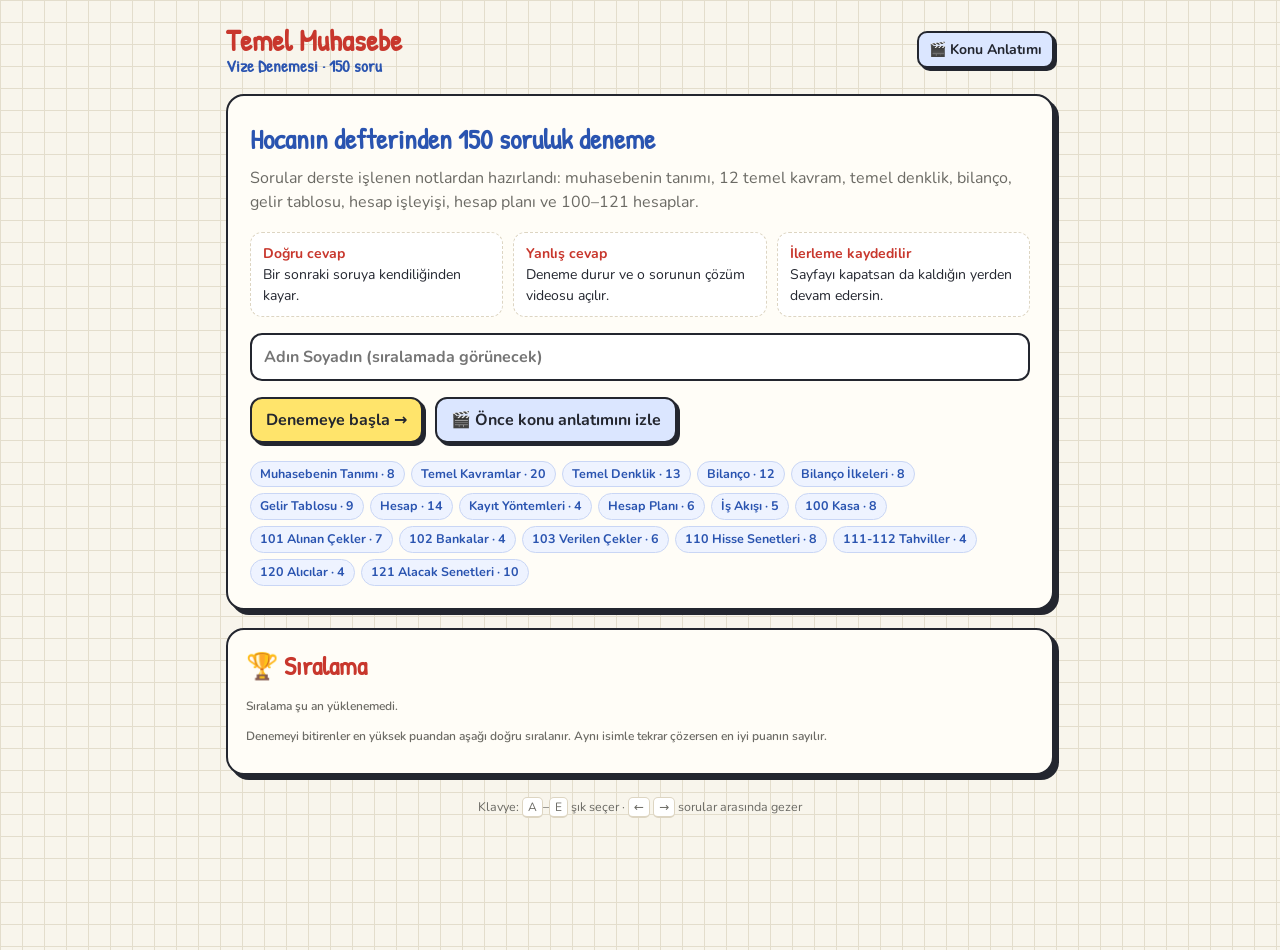
==== commit da17dd89: "İsim girişi ve Google E-Tablo tabanlı sıralama listesi Co-Authored-By: Claude Opus 5.5 <noreply@anth" ====
--- a/index.html
+++ b/index.html
@@ -141,6 +141,19 @@
 .ctrl .t{font-size:12.5px;min-width:52px;text-align:center}
 .ctrl .next{background:var(--yellow);color:#111;border-color:var(--yellow)}
 .vframe{position:absolute;inset:0;width:100%;height:100%;border:0;background:#000}
+.namebox{margin-top:16px;display:flex;gap:10px;flex-wrap:wrap;align-items:center}
+.namebox input{flex:1 1 220px;font:inherit;font-weight:700;padding:10px 12px;border:2px solid var(--ink);border-radius:12px;background:#fff;color:var(--ink)}
+.namebox input.err{border-color:var(--red);animation:shake .35s}
+.lb{margin-top:18px;background:var(--card);border:2px solid var(--ink);border-radius:18px;padding:16px 18px;box-shadow:5px 5px 0 var(--ink)}
+.lb h3{font-family:"Patrick Hand",cursive;font-size:26px;margin:0 0 8px;color:var(--red)}
+.lb ol{list-style:none;margin:0;padding:0;display:grid;gap:6px}
+.lb li{display:flex;align-items:center;gap:10px;padding:7px 10px;border-radius:10px;background:#fff;border:1.5px solid var(--line)}
+.lb li.me{border-color:var(--blue);background:#eef3ff}
+.lb .rk{flex:none;width:30px;height:30px;border-radius:50%;display:grid;place-items:center;font-weight:800;background:var(--paper);border:2px solid var(--ink);font-size:14px}
+.lb li:nth-child(1) .rk{background:#ffd54a}.lb li:nth-child(2) .rk{background:#dfe3ea}.lb li:nth-child(3) .rk{background:#f0b787}
+.lb .nm{flex:1;font-weight:700;overflow:hidden;text-overflow:ellipsis;white-space:nowrap}
+.lb .pt{font-weight:800;color:var(--green)}
+.lb .sub{font-size:12px;color:var(--muted);font-weight:600}
 .note{font-size:12.5px;color:var(--muted);margin-top:22px;text-align:center}
 .kbd{display:inline-block;border:1px solid var(--line);border-bottom-width:2px;border-radius:5px;padding:0 5px;font-size:12px;background:#fff}
 .board{padding-bottom:120px}
@@ -227,6 +240,7 @@
       <div><b>Yanlış cevap</b>Deneme durur ve o sorunun çözüm videosu açılır.</div>
       <div><b>İlerleme kaydedilir</b>Sayfayı kapatsan da kaldığın yerden devam edersin.</div>
     </div>
+    <div class="namebox"><input id="nameIn" maxlength="40" placeholder="Adın Soyadın (sıralamada görünecek)" value="${esc(st.name || "")}" autocomplete="name"></div>
     <div class="row">
       <button class="btn primary" data-act="go">${done ? `Devam et (${done}/${N})` : "Denemeye başla →"}</button>
       <button class="btn blue" data-act="konu">🎬 Önce konu anlatımını izle</button>
@@ -234,6 +248,7 @@
     </div>
     <div class="topics">${topics.map(t => `<span class="chip">${esc(t)} · ${SORULAR.filter(q => q.t === t).length}</span>`).join("")}</div>
   </section>
+  ${lbHTML()}
   <p class="note">Klavye: <span class="kbd">A</span>–<span class="kbd">E</span> şık seçer · <span class="kbd">←</span> <span class="kbd">→</span> sorular arasında gezer</p>`;
 }
 
@@ -279,7 +294,34 @@
     <div class="row"><button class="btn primary" data-act="retry">Yanlışları yeniden çöz</button><button class="btn" data-act="reset">Baştan başla</button></div>
     ${wrong.length ? `<h3 class="hand" style="font-size:24px;margin:20px 0 4px;color:var(--red)">Yanlış yaptığın sorular</h3>
     <div class="wlist">${wrong.map(k => `<div class="witem"><p><b>${k + 1}.</b> ${esc(SORULAR[k].q.length > 110 ? SORULAR[k].q.slice(0, 110) + "…" : SORULAR[k].q)}</p><button class="btn sm blue" data-watch="${k}">▶ İzle</button></div>`).join("")}</div>` : ""}
-  </section>`;
+  </section>${lbHTML()}`;
+  sendScore();
+}
+
+/* ─────────────── Sıralama listesi (Google E-Tablo) ─────────────── */
+const SKOR_URL = "https://script.google.com/macros/s/AKfycbwf_0QKA5osEQL3Tkygzq8oHvNFGSYRw5hjFAftcOO2sjRibiQwt60xPrTvawLblxxXSw/exec";
+let LB = null, lbErr = false, lbLoading = false;
+function lbHTML() {
+  if (!SKOR_URL) return "";
+  let body;
+  if (lbErr) body = `<p class="sub">Sıralama şu an yüklenemedi.</p>`;
+  else if (!LB) body = `<p class="sub">Yükleniyor…</p>`;
+  else if (!LB.length) body = `<p class="sub">Henüz kimse denemeyi bitirmedi. İlk sen ol!</p>`;
+  else body = `<ol>${LB.map((r, i) => `<li class="${st.name && r.name.toLocaleLowerCase("tr") === st.name.toLocaleLowerCase("tr") ? "me" : ""}"><span class="rk">${i + 1}</span><span class="nm">${esc(r.name)}</span><span class="sub">${r.ok} D · ${r.bad} Y</span><span class="pt">${r.score}</span></li>`).join("")}</ol>`;
+  return `<section class="lb"><h3>🏆 Sıralama</h3>${body}<p class="sub" style="margin-top:8px">Denemeyi bitirenler en yüksek puandan aşağı doğru sıralanır. Aynı isimle tekrar çözersen en iyi puanın sayılır.</p></section>`;
+}
+function setLB(list) { LB = list || []; lbErr = false; if (view !== "quiz") render(); }
+function loadLB() {
+  if (!SKOR_URL || lbLoading) return; lbLoading = true;
+  fetch(SKOR_URL).then(r => r.json()).then(d => setLB(d.list)).catch(() => { lbErr = true; if (view !== "quiz") render(); }).finally(() => lbLoading = false);
+}
+function sendScore() {
+  if (!SKOR_URL || !st.name) return;
+  const c = counts(), sig = c.ok + "/" + c.bad;
+  if (c.ok + c.bad === 0 || st.sent === sig) return;
+  st.sent = sig; save();
+  fetch(SKOR_URL, { method: "POST", body: JSON.stringify({ name: st.name, ok: c.ok, bad: c.bad }) })
+    .then(r => r.json()).then(d => setLB(d.list)).catch(() => { st.sent = ""; save(); });
 }
 
 function render() { view === "start" ? renderStart() : view === "result" ? renderResult() : renderQuiz(); }
@@ -308,7 +350,11 @@
   if (b.dataset.go !== undefined) return go(+b.dataset.go);
   if (b.dataset.watch !== undefined) return openSolution(+b.dataset.watch, false);
   const a = b.dataset.act;
-  if (a === "go") { st.started = true; save(); const n = st.a[st.cur] === undefined ? st.cur : nextUnanswered(st.cur); go(n === -1 ? 0 : n, 1); }
+  if (a === "go") {
+    const inp = document.getElementById("nameIn"), nm = (inp.value || "").replace(/\s+/g, " ").trim();
+    if (nm.length < 2) { inp.classList.remove("err"); void inp.offsetWidth; inp.classList.add("err"); inp.focus(); inp.placeholder = "Önce adını yazmalısın"; return; }
+    if (st.name && st.name !== nm) st.sent = "";
+    st.name = nm; st.started = true; save(); const n = st.a[st.cur] === undefined ? st.cur : nextUnanswered(st.cur); go(n === -1 ? 0 : n, 1); }
   else if (a === "home") { view = "start"; render(); }
   else if (a === "konu") openKonu();
   else if (a === "prev") go(st.cur - 1, -1);
@@ -408,8 +454,8 @@
 }
 function stopSpeech() { if (P) P.token++; if (synth) synth.cancel(); avatar.classList.remove("talk"); }
 function speak(text, cb) {
-  const tok = ++P.token;
-  const done = () => { if (tok !== P.token) return; P.token++; avatar.classList.remove("talk"); cb(); };
+  const p = P, tok = ++P.token;
+  const done = () => { if (P !== p || tok !== p.token) return; p.token++; avatar.classList.remove("talk"); cb(); };
   cap.innerHTML = `<span>${esc(text)}</span>`;
   const est = Math.max(1800, text.length * 68) / rate;
   avatar.classList.add("talk");
@@ -452,7 +498,9 @@
 }
 function openKonu() { openPlayer(buildKonu(), "Konu anlatım videosu · Temel Muhasebe", null, "Kapat", window.KONU_VIDEO || ""); }
 
-render();
+document.addEventListener("keydown", e => { if (e.key === "Enter" && e.target.id === "nameIn") app.querySelector('[data-act="go"]').click(); });
+let view0 = view; view = st.started && !st.name ? "start" : view0;
+render(); loadLB();
 })();
 </script>
 </body>
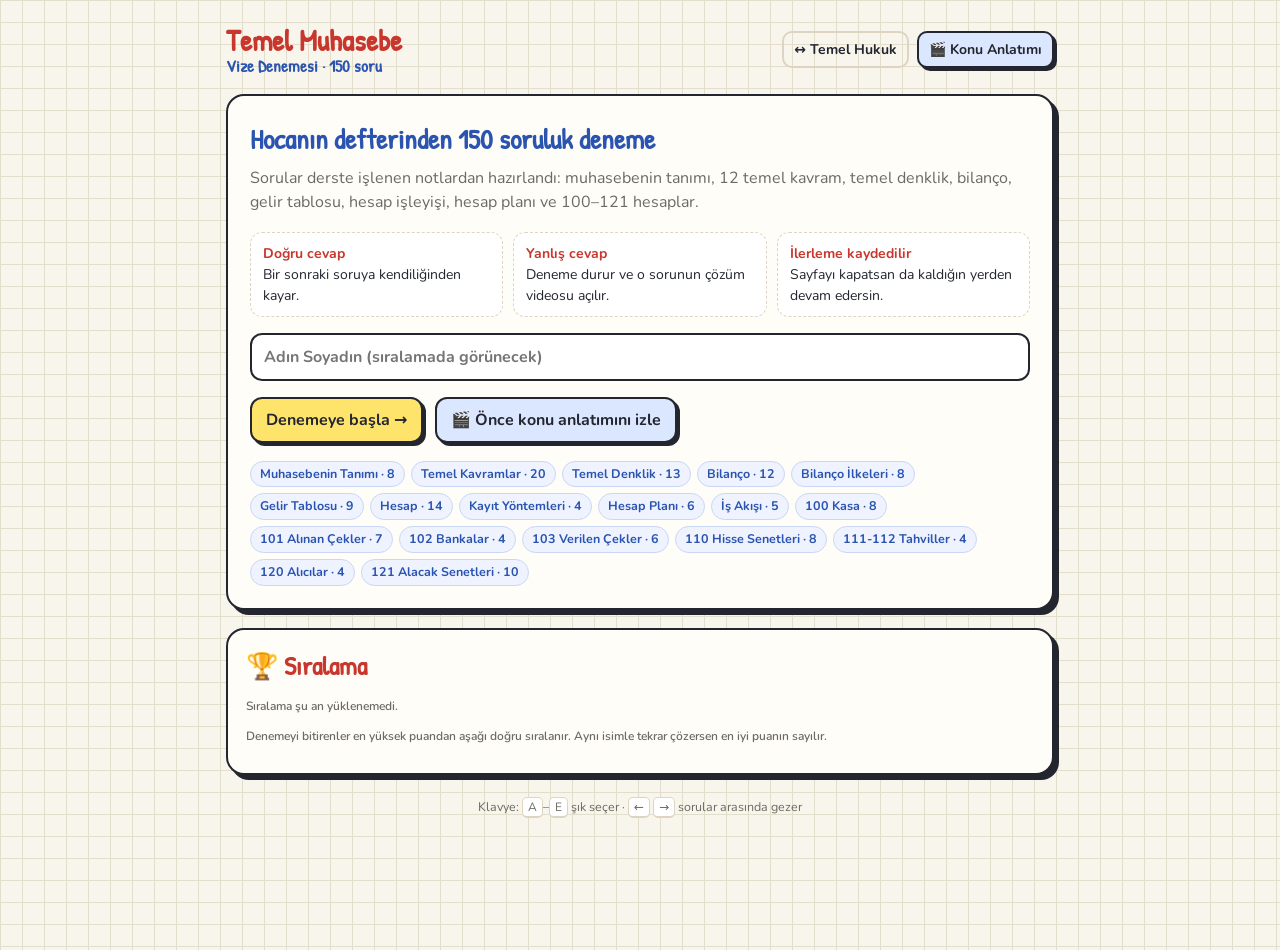
==== commit 13c5e0bb: "Temel Hukuk denemesi eklendi: 200 soru, konu anlatımı, ders notu PDF Site iki derse ayrıldı: ortak a" ====
--- a/index.html
+++ b/index.html
@@ -8,157 +8,7 @@
 <link rel="preconnect" href="https://fonts.googleapis.com">
 <link rel="preconnect" href="https://fonts.gstatic.com" crossorigin>
 <link href="https://fonts.googleapis.com/css2?family=Nunito:wght@400;600;700;800&family=Patrick+Hand&display=swap" rel="stylesheet">
-<style>
-:root{
-  --paper:#f8f5ec; --grid:#e3ddcc; --ink:#23262f; --muted:#6b6a64; --card:#fffdf7; --line:#ddd5c2;
-  --red:#c8372d; --blue:#2a54b0; --green:#23885a; --yellow:#ffe46b; --pink:#f59fb7; --teal:#7fd3cf;
-  --ok-bg:#e3f5ea; --bad-bg:#fbe5e2; --board:#1f3a30; --chalk:#f3f1e7;
-  color-scheme:light;
-}
-*{box-sizing:border-box}
-html,body{margin:0}
-body{
-  background:var(--paper);
-  background-image:linear-gradient(var(--grid) 1px,transparent 1px),linear-gradient(90deg,var(--grid) 1px,transparent 1px);
-  background-size:22px 22px;
-  color:var(--ink); font-family:Nunito,system-ui,sans-serif; font-size:16px; line-height:1.5; min-height:100vh;
-}
-button{font:inherit;cursor:pointer}
-.hand{font-family:"Patrick Hand",cursive}
-.wrap{max-width:860px;margin:0 auto;padding:16px 16px 120px}
-header.top{display:flex;align-items:center;gap:12px;justify-content:space-between;flex-wrap:wrap;margin:8px 0 18px}
-header.top h1{margin:0;font-family:"Patrick Hand",cursive;font-size:30px;color:var(--red);line-height:1.1}
-header.top h1 small{display:block;font-size:17px;color:var(--blue)}
-.btn{border:2px solid var(--ink);background:var(--card);color:var(--ink);border-radius:12px;padding:9px 14px;font-weight:700;box-shadow:3px 3px 0 var(--ink);transition:transform .08s,box-shadow .08s}
-.btn:hover{transform:translate(-1px,-1px);box-shadow:4px 4px 0 var(--ink)}
-.btn:active{transform:translate(2px,2px);box-shadow:1px 1px 0 var(--ink)}
-.btn.primary{background:var(--yellow)}
-.btn.blue{background:#dbe6ff}
-.btn.ghost{box-shadow:none;border-color:var(--line);background:transparent}
-.btn.sm{padding:6px 10px;font-size:14px;border-radius:10px}
-
-/* Start */
-.hero{background:var(--card);border:2px solid var(--ink);border-radius:18px;padding:22px;box-shadow:5px 5px 0 var(--ink)}
-.hero h2{font-family:"Patrick Hand",cursive;font-size:28px;margin:0 0 6px;color:var(--blue)}
-.hero p{margin:6px 0;color:var(--muted)}
-.hero .row{display:flex;gap:12px;flex-wrap:wrap;margin-top:16px}
-.feat{display:grid;grid-template-columns:repeat(auto-fit,minmax(180px,1fr));gap:10px;margin-top:18px}
-.feat div{border:1.5px dashed var(--line);border-radius:12px;padding:10px 12px;font-size:14px;background:#fff}
-.feat b{display:block;color:var(--red)}
-.topics{margin-top:18px;display:flex;flex-wrap:wrap;gap:6px}
-.chip{display:inline-block;font-size:12.5px;font-weight:700;padding:3px 9px;border-radius:999px;background:#eef3ff;color:var(--blue);border:1px solid #c9d6f5}
-
-/* Quiz */
-.bar{position:sticky;top:0;z-index:5;background:color-mix(in srgb,var(--paper) 92%,transparent);backdrop-filter:blur(4px);padding:10px 0;margin-bottom:10px}
-.bar .meta{display:flex;justify-content:space-between;align-items:center;gap:8px;flex-wrap:wrap;font-weight:700;font-size:14px}
-.stats span{margin-left:10px}
-.stats .ok{color:var(--green)} .stats .bad{color:var(--red)}
-.prog{height:10px;border:2px solid var(--ink);border-radius:999px;background:#fff;overflow:hidden;margin-top:8px}
-.prog i{display:block;height:100%;background:linear-gradient(90deg,var(--teal),var(--green));width:0;transition:width .4s}
-.stage{position:relative;overflow:hidden}
-.card{background:var(--card);border:2px solid var(--ink);border-radius:18px;padding:20px;box-shadow:5px 5px 0 var(--ink)}
-.card.slide-in{animation:slideIn .38s cubic-bezier(.2,.8,.2,1)}
-.card.slide-back{animation:slideBack .38s cubic-bezier(.2,.8,.2,1)}
-@keyframes slideIn{from{transform:translateX(70px);opacity:0}to{transform:none;opacity:1}}
-@keyframes slideBack{from{transform:translateX(-70px);opacity:0}to{transform:none;opacity:1}}
-.qhead{display:flex;justify-content:space-between;align-items:center;gap:8px;margin-bottom:10px;flex-wrap:wrap}
-.qno{font-family:"Patrick Hand",cursive;font-size:24px;color:var(--red)}
-.qtext{font-size:18px;font-weight:700;margin:4px 0 16px}
-.opts{display:grid;gap:10px}
-.opt{display:flex;gap:12px;align-items:flex-start;text-align:left;width:100%;border:2px solid var(--line);background:#fff;border-radius:14px;padding:12px 14px;color:var(--ink);transition:border-color .15s,background .15s,transform .1s}
-.opt:hover:not([disabled]){border-color:var(--blue);transform:translateX(3px)}
-.opt .L{flex:none;width:30px;height:30px;border-radius:50%;border:2px solid var(--ink);display:grid;place-items:center;font-weight:800;background:var(--paper)}
-.opt[disabled]{cursor:default}
-.opt.correct{border-color:var(--green);background:var(--ok-bg)}
-.opt.correct .L{background:var(--green);color:#fff;border-color:var(--green)}
-.opt.wrong{border-color:var(--red);background:var(--bad-bg)}
-.opt.wrong .L{background:var(--red);color:#fff;border-color:var(--red)}
-.opt.wrong{animation:shake .35s}
-@keyframes shake{25%{transform:translateX(-6px)}50%{transform:translateX(6px)}75%{transform:translateX(-3px)}}
-.after{margin-top:16px;display:none;gap:10px;flex-wrap:wrap;align-items:center}
-.after.show{display:flex}
-.after .msg{flex:1 1 220px;font-weight:700}
-.msg.ok{color:var(--green)} .msg.bad{color:var(--red)}
-.nav{display:flex;justify-content:space-between;gap:10px;margin-top:14px}
-.gridwrap{margin-top:18px;background:var(--card);border:2px solid var(--ink);border-radius:16px;padding:14px;display:none}
-.gridwrap.show{display:block}
-.grid{display:grid;grid-template-columns:repeat(auto-fill,minmax(38px,1fr));gap:6px}
-.grid button{border:1.5px solid var(--line);background:#fff;border-radius:8px;padding:6px 0;font-weight:700;font-size:13px}
-.grid button.ok{background:var(--ok-bg);border-color:var(--green);color:var(--green)}
-.grid button.bad{background:var(--bad-bg);border-color:var(--red);color:var(--red)}
-.grid button.cur{outline:3px solid var(--yellow);outline-offset:1px}
-
-/* Result */
-.result h2{font-family:"Patrick Hand",cursive;font-size:32px;margin:0;color:var(--blue)}
-.score{font-size:56px;font-weight:800;color:var(--green);line-height:1}
-.wlist{margin-top:14px;display:grid;gap:8px}
-.witem{display:flex;gap:10px;align-items:center;justify-content:space-between;border:1.5px solid var(--line);border-radius:12px;padding:10px 12px;background:#fff}
-.witem p{margin:0;font-size:14px}
-
-/* Player */
-.modal{position:fixed;inset:0;background:rgba(20,22,28,.72);z-index:50;display:none;align-items:center;justify-content:center;padding:16px}
-.modal.show{display:flex}
-.player{width:min(960px,100%);background:#0f1b16;border-radius:18px;overflow:hidden;box-shadow:0 20px 60px rgba(0,0,0,.5);border:3px solid #000}
-.ptitle{display:flex;justify-content:space-between;align-items:center;gap:8px;padding:10px 14px;background:#111;color:#eee;font-weight:700;font-size:14px}
-.ptitle .rec{display:inline-flex;align-items:center;gap:6px}
-.ptitle .rec:before{content:"";width:9px;height:9px;border-radius:50%;background:#e33;animation:blink 1.2s infinite}
-@keyframes blink{50%{opacity:.25}}
-.screen{position:relative;aspect-ratio:16/9;background:var(--board);background-image:radial-gradient(ellipse at 30% 20%,rgba(255,255,255,.06),transparent 60%),radial-gradient(ellipse at 80% 90%,rgba(0,0,0,.25),transparent 60%);color:var(--chalk);overflow:hidden}
-@media (max-width:640px){.screen{aspect-ratio:auto;height:min(72vh,560px)}}
-.board{position:absolute;inset:0;padding:22px 26px 70px;overflow:auto;scroll-behavior:smooth}
-.board h3{font-family:"Patrick Hand",cursive;font-weight:400;font-size:clamp(22px,3.4vw,34px);color:var(--yellow);margin:0 0 10px;padding-right:120px}
-.board .bq{font-size:clamp(13px,1.6vw,16px);opacity:.85;border-left:3px solid var(--teal);padding-left:10px;margin:0 0 12px;padding-right:110px}
-.board .li{font-family:"Patrick Hand",cursive;font-size:clamp(17px,2.3vw,24px);line-height:1.35;margin:8px 0;padding-left:26px;position:relative;opacity:0;transform:translateY(8px);transition:opacity .45s,transform .45s;padding-right:100px}
-.board .li:before{content:"✎";position:absolute;left:0;color:var(--pink)}
-.board .li.on{opacity:1;transform:none}
-.board .li.now{color:#fff;text-shadow:0 0 12px rgba(255,228,107,.35)}
-.board .ans{font-family:"Patrick Hand",cursive;font-size:clamp(18px,2.4vw,26px);background:rgba(127,211,207,.15);border:2px dashed var(--teal);border-radius:12px;padding:8px 12px;margin-top:12px;opacity:0;transition:opacity .5s}
-.board .ans.on{opacity:1}
-.jt{margin:12px 0;border-collapse:collapse;width:min(100%,640px);font-family:"Patrick Hand",cursive;font-size:clamp(15px,2vw,21px);opacity:0;transition:opacity .4s}
-.jt.on{opacity:1}
-.jt th{color:var(--teal);font-weight:400;border-bottom:2px solid var(--chalk);padding:4px 8px;text-align:left}
-.jt th.n,.jt td.n{text-align:right;width:110px;border-left:2px solid var(--chalk)}
-.jt td{padding:5px 8px}
-.jt tr.r{opacity:0;transform:translateX(-10px);transition:opacity .4s,transform .4s}
-.jt tr.r.on{opacity:1;transform:none}
-.jt tr.cr td:first-child{padding-left:42px}
-.jt tr.sep td{border-top:2px solid var(--chalk);padding:0;height:4px}
-.avatar{position:absolute;right:14px;top:12px;width:104px;height:120px;pointer-events:none}
-.avatar .mouth{transform-origin:50% 50%;transform-box:fill-box}
-.avatar.talk .mouth{animation:talk .22s infinite alternate}
-@keyframes talk{from{transform:scaleY(.25)}to{transform:scaleY(1.15)}}
-.avatar.talk .arm{animation:wave 1.4s infinite ease-in-out;transform-origin:20% 10%;transform-box:fill-box}
-@keyframes wave{50%{transform:rotate(-12deg)}}
-.cap{position:absolute;left:0;right:0;bottom:0;padding:10px 16px;background:linear-gradient(transparent,rgba(0,0,0,.75) 35%);font-size:clamp(13px,1.7vw,17px);color:#fff;text-align:center;min-height:52px}
-.cap span{background:rgba(0,0,0,.55);padding:3px 8px;border-radius:6px;box-decoration-break:clone;-webkit-box-decoration-break:clone}
-.big{position:absolute;inset:0;display:grid;place-items:center;background:rgba(0,0,0,.35);border:0;color:#fff}
-.big b{width:84px;height:84px;border-radius:50%;background:var(--red);display:grid;place-items:center;font-size:34px;box-shadow:0 6px 20px rgba(0,0,0,.4)}
-.ctrl{display:flex;align-items:center;gap:8px;padding:8px 12px;background:#111;color:#ddd;flex-wrap:wrap}
-.ctrl button{background:#222;border:1px solid #333;color:#eee;border-radius:8px;padding:6px 10px;font-weight:700;font-size:14px}
-.ctrl button:hover{background:#333}
-.ctrl .pb{flex:1 1 140px;height:8px;background:#333;border-radius:999px;overflow:hidden;cursor:pointer}
-.ctrl .pb i{display:block;height:100%;width:0;background:var(--red);transition:width .3s}
-.ctrl .t{font-size:12.5px;min-width:52px;text-align:center}
-.ctrl .next{background:var(--yellow);color:#111;border-color:var(--yellow)}
-.vframe{position:absolute;inset:0;width:100%;height:100%;border:0;background:#000}
-.namebox{margin-top:16px;display:flex;gap:10px;flex-wrap:wrap;align-items:center}
-.namebox input{flex:1 1 220px;font:inherit;font-weight:700;padding:10px 12px;border:2px solid var(--ink);border-radius:12px;background:#fff;color:var(--ink)}
-.namebox input.err{border-color:var(--red);animation:shake .35s}
-.lb{margin-top:18px;background:var(--card);border:2px solid var(--ink);border-radius:18px;padding:16px 18px;box-shadow:5px 5px 0 var(--ink)}
-.lb h3{font-family:"Patrick Hand",cursive;font-size:26px;margin:0 0 8px;color:var(--red)}
-.lb ol{list-style:none;margin:0;padding:0;display:grid;gap:6px}
-.lb li{display:flex;align-items:center;gap:10px;padding:7px 10px;border-radius:10px;background:#fff;border:1.5px solid var(--line)}
-.lb li.me{border-color:var(--blue);background:#eef3ff}
-.lb .rk{flex:none;width:30px;height:30px;border-radius:50%;display:grid;place-items:center;font-weight:800;background:var(--paper);border:2px solid var(--ink);font-size:14px}
-.lb li:nth-child(1) .rk{background:#ffd54a}.lb li:nth-child(2) .rk{background:#dfe3ea}.lb li:nth-child(3) .rk{background:#f0b787}
-.lb .nm{flex:1;font-weight:700;overflow:hidden;text-overflow:ellipsis;white-space:nowrap}
-.lb .pt{font-weight:800;color:var(--green)}
-.lb .sub{font-size:12px;color:var(--muted);font-weight:600}
-.note{font-size:12.5px;color:var(--muted);margin-top:22px;text-align:center}
-.kbd{display:inline-block;border:1px solid var(--line);border-bottom-width:2px;border-radius:5px;padding:0 5px;font-size:12px;background:#fff}
-.board{padding-bottom:120px}
-@media (max-width:520px){.jt th.n,.jt td.n{width:72px}.qtext{font-size:16.5px}.avatar{width:72px;height:84px}.board h3,.board .bq,.board .li{padding-right:70px}.stats span{margin-left:6px}}
-</style>
+<link rel="stylesheet" href="style.css">
 </head>
 <body>
 <div class="wrap" id="app"></div>
@@ -198,310 +48,12 @@
   </div>
 </div>
 
+<script>window.DERS = { key: "muh-vize-v1", ad: "Temel Muhasebe", alt: "Vize Denemesi", etiket: "",
+  h2: "Hocanın defterinden 150 soruluk deneme",
+  intro: "Sorular derste işlenen notlardan hazırlandı: muhasebenin tanımı, 12 temel kavram, temel denklik, bilanço, gelir tablosu, hesap işleyişi, hesap planı ve 100–121 hesaplar.",
+  diger: { ad: "Temel Hukuk", href: "hukuk.html" } };</script>
 <script src="sorular.js"></script>
 <script src="konu.js"></script>
-<script>
-(() => {
-const N = SORULAR.length, LET = "ABCDE";
-const KEY = "muh-vize-v1";
-const fmt = n => n.toLocaleString("tr-TR");
-const esc = s => String(s).replace(/[&<>"]/g, c => ({"&":"&amp;","<":"&lt;",">":"&gt;",'"':"&quot;"}[c]));
-
-// Şıkları soru numarasına göre sabit (deterministik) karıştır
-function rng(seed){ return () => { seed = (seed * 1103515245 + 12345) & 0x7fffffff; return seed / 0x7fffffff; }; }
-SORULAR.forEach((q, i) => {
-  const r = rng(i * 7919 + 17), idx = q.o.map((_, j) => j);
-  for (let j = idx.length - 1; j > 0; j--) { const k = Math.floor(r() * (j + 1)); [idx[j], idx[k]] = [idx[k], idx[j]]; }
-  q.opts = idx.map(j => q.o[j]); q.ans = idx.indexOf(0);
-});
-
-let st = { cur: 0, a: {}, started: false };
-try { const s = JSON.parse(localStorage.getItem(KEY)); if (s && s.a) st = Object.assign(st, s); } catch (e) {}
-const save = () => { try { localStorage.setItem(KEY, JSON.stringify(st)); } catch (e) {} };
-const counts = () => { let ok = 0, bad = 0; for (const k in st.a) (st.a[k] === SORULAR[k].ans ? ok++ : bad++); return { ok, bad, empty: N - ok - bad }; };
-
-const app = document.getElementById("app");
-let view = st.started ? "quiz" : "start", gridOpen = false, dir = 1;
-
-function header() {
-  return `<header class="top"><h1>Temel Muhasebe<small>Vize Denemesi · ${N} soru</small></h1>
-  <div style="display:flex;gap:8px;flex-wrap:wrap"><button class="btn blue sm" data-act="konu">🎬 Konu Anlatımı</button>
-  ${view !== "start" ? `<button class="btn sm" data-act="home">Ana sayfa</button>` : ""}</div></header>`;
-}
-
-function renderStart() {
-  const c = counts(), done = c.ok + c.bad;
-  const topics = [...new Set(SORULAR.map(q => q.t))];
-  app.innerHTML = header() + `<section class="hero">
-    <h2>Hocanın defterinden ${N} soruluk deneme</h2>
-    <p>Sorular derste işlenen notlardan hazırlandı: muhasebenin tanımı, 12 temel kavram, temel denklik, bilanço, gelir tablosu, hesap işleyişi, hesap planı ve 100–121 hesaplar.</p>
-    <div class="feat">
-      <div><b>Doğru cevap</b>Bir sonraki soruya kendiliğinden kayar.</div>
-      <div><b>Yanlış cevap</b>Deneme durur ve o sorunun çözüm videosu açılır.</div>
-      <div><b>İlerleme kaydedilir</b>Sayfayı kapatsan da kaldığın yerden devam edersin.</div>
-    </div>
-    <div class="namebox"><input id="nameIn" maxlength="40" placeholder="Adın Soyadın (sıralamada görünecek)" value="${esc(st.name || "")}" autocomplete="name"></div>
-    <div class="row">
-      <button class="btn primary" data-act="go">${done ? `Devam et (${done}/${N})` : "Denemeye başla →"}</button>
-      <button class="btn blue" data-act="konu">🎬 Önce konu anlatımını izle</button>
-      ${done ? `<button class="btn ghost" data-act="reset">Sıfırla</button>` : ""}
-    </div>
-    <div class="topics">${topics.map(t => `<span class="chip">${esc(t)} · ${SORULAR.filter(q => q.t === t).length}</span>`).join("")}</div>
-  </section>
-  ${lbHTML()}
-  <p class="note">Klavye: <span class="kbd">A</span>–<span class="kbd">E</span> şık seçer · <span class="kbd">←</span> <span class="kbd">→</span> sorular arasında gezer</p>`;
-}
-
-function renderQuiz() {
-  const i = st.cur, q = SORULAR[i], c = counts(), chosen = st.a[i];
-  const answered = chosen !== undefined, right = answered && chosen === q.ans;
-  const opts = q.opts.map((o, j) => {
-    let cls = "";
-    if (answered) { if (j === q.ans) cls = "correct"; else if (j === chosen) cls = "wrong"; }
-    return `<button class="opt ${cls}" data-opt="${j}" ${answered ? "disabled" : ""}><span class="L">${LET[j]}</span><span>${esc(o)}</span></button>`;
-  }).join("");
-  app.innerHTML = header() + `
-  <div class="bar"><div class="meta"><span>Soru ${i + 1} / ${N}</span>
-    <span class="stats"><span class="ok">✓ ${c.ok}</span><span class="bad">✗ ${c.bad}</span><span>○ ${c.empty}</span></span></div>
-    <div class="prog"><i style="width:${((c.ok + c.bad) / N * 100).toFixed(1)}%"></i></div></div>
-  <div class="stage"><article class="card ${dir > 0 ? "slide-in" : "slide-back"}">
-    <div class="qhead"><span class="qno">${i + 1}. Soru</span><span class="chip">${esc(q.t)}</span></div>
-    <div class="qtext">${esc(q.q)}</div>
-    <div class="opts">${opts}</div>
-    <div class="after ${answered ? "show" : ""}">
-      <span class="msg ${right ? "ok" : "bad"}">${answered ? (right ? "Doğru! 🎉" : `Yanlış. Doğru cevap: ${LET[q.ans]}`) : ""}</span>
-      <button class="btn sm blue" data-act="watch">▶ Çözüm videosu</button>
-      ${answered && !right ? `<button class="btn sm primary" data-act="next">Sonraki soru →</button>` : ""}
-    </div>
-  </article></div>
-  <div class="nav"><button class="btn sm" data-act="prev" ${i === 0 ? "disabled" : ""}>← Önceki</button>
-    <button class="btn sm ghost" data-act="grid">${gridOpen ? "Soru listesini gizle" : "Tüm sorular"}</button>
-    <button class="btn sm" data-act="${i === N - 1 ? "finish" : "next"}">${i === N - 1 ? "Bitir" : "Sonraki →"}</button></div>
-  <div class="gridwrap ${gridOpen ? "show" : ""}"><div class="grid">${SORULAR.map((qq, k) => {
-    const a = st.a[k]; const cl = a === undefined ? "" : (a === qq.ans ? "ok" : "bad");
-    return `<button class="${cl} ${k === i ? "cur" : ""}" data-go="${k}">${k + 1}</button>`;
-  }).join("")}</div><div style="margin-top:10px;text-align:right"><button class="btn sm primary" data-act="finish">Denemeyi bitir</button></div></div>`;
-}
-
-function renderResult() {
-  const c = counts(), wrong = Object.keys(st.a).map(Number).filter(k => st.a[k] !== SORULAR[k].ans).sort((a, b) => a - b);
-  app.innerHTML = header() + `<section class="hero result">
-    <h2>Deneme sonucu</h2>
-    <div style="display:flex;gap:28px;align-items:flex-end;flex-wrap:wrap;margin:10px 0">
-      <div><div class="score">${Math.round(c.ok / N * 100)}</div><small>puan (100 üzerinden)</small></div>
-      <div class="stats" style="font-weight:800"><span class="ok">✓ ${c.ok} doğru</span><span class="bad">✗ ${c.bad} yanlış</span><span>○ ${c.empty} boş</span></div>
-    </div>
-    <div class="row"><button class="btn primary" data-act="retry">Yanlışları yeniden çöz</button><button class="btn" data-act="reset">Baştan başla</button></div>
-    ${wrong.length ? `<h3 class="hand" style="font-size:24px;margin:20px 0 4px;color:var(--red)">Yanlış yaptığın sorular</h3>
-    <div class="wlist">${wrong.map(k => `<div class="witem"><p><b>${k + 1}.</b> ${esc(SORULAR[k].q.length > 110 ? SORULAR[k].q.slice(0, 110) + "…" : SORULAR[k].q)}</p><button class="btn sm blue" data-watch="${k}">▶ İzle</button></div>`).join("")}</div>` : ""}
-  </section>${lbHTML()}`;
-  sendScore();
-}
-
-/* ─────────────── Sıralama listesi (Google E-Tablo) ─────────────── */
-const SKOR_URL = "https://script.google.com/macros/s/AKfycbwf_0QKA5osEQL3Tkygzq8oHvNFGSYRw5hjFAftcOO2sjRibiQwt60xPrTvawLblxxXSw/exec";
-let LB = null, lbErr = false, lbLoading = false;
-function lbHTML() {
-  if (!SKOR_URL) return "";
-  let body;
-  if (lbErr) body = `<p class="sub">Sıralama şu an yüklenemedi.</p>`;
-  else if (!LB) body = `<p class="sub">Yükleniyor…</p>`;
-  else if (!LB.length) body = `<p class="sub">Henüz kimse denemeyi bitirmedi. İlk sen ol!</p>`;
-  else body = `<ol>${LB.map((r, i) => `<li class="${st.name && r.name.toLocaleLowerCase("tr") === st.name.toLocaleLowerCase("tr") ? "me" : ""}"><span class="rk">${i + 1}</span><span class="nm">${esc(r.name)}</span><span class="sub">${r.ok} D · ${r.bad} Y</span><span class="pt">${r.score}</span></li>`).join("")}</ol>`;
-  return `<section class="lb"><h3>🏆 Sıralama</h3>${body}<p class="sub" style="margin-top:8px">Denemeyi bitirenler en yüksek puandan aşağı doğru sıralanır. Aynı isimle tekrar çözersen en iyi puanın sayılır.</p></section>`;
-}
-function setLB(list) { LB = list || []; lbErr = false; if (view !== "quiz") render(); }
-function loadLB() {
-  if (!SKOR_URL || lbLoading) return; lbLoading = true;
-  fetch(SKOR_URL).then(r => r.json()).then(d => setLB(d.list)).catch(() => { lbErr = true; if (view !== "quiz") render(); }).finally(() => lbLoading = false);
-}
-function sendScore() {
-  if (!SKOR_URL || !st.name) return;
-  const c = counts(), sig = c.ok + "/" + c.bad;
-  if (c.ok + c.bad === 0 || st.sent === sig) return;
-  st.sent = sig; save();
-  fetch(SKOR_URL, { method: "POST", body: JSON.stringify({ name: st.name, ok: c.ok, bad: c.bad }) })
-    .then(r => r.json()).then(d => setLB(d.list)).catch(() => { st.sent = ""; save(); });
-}
-
-function render() { view === "start" ? renderStart() : view === "result" ? renderResult() : renderQuiz(); }
-
-function go(i, d) { if (i < 0 || i >= N) return; dir = d ?? (i > st.cur ? 1 : -1); st.cur = i; save(); view = "quiz"; render(); window.scrollTo({ top: 0, behavior: "smooth" }); }
-function nextUnanswered(from) { for (let k = 1; k <= N; k++) { const j = (from + k) % N; if (st.a[j] === undefined) return j; } return -1; }
-
-function choose(j) {
-  const i = st.cur, q = SORULAR[i];
-  if (st.a[i] !== undefined) return;
-  st.a[i] = j; save(); render();
-  if (j === q.ans) {
-    setTimeout(() => {
-      if (st.cur !== i || view !== "quiz") return;
-      const n = i + 1 < N && st.a[i + 1] === undefined ? i + 1 : nextUnanswered(i);
-      n === -1 ? (view = "result", render()) : go(n, 1);
-    }, 750);
-  } else {
-    setTimeout(() => { if (st.cur === i) openSolution(i, true); }, 650);
-  }
-}
-
-app.addEventListener("click", e => {
-  const b = e.target.closest("button"); if (!b) return;
-  if (b.dataset.opt !== undefined) return choose(+b.dataset.opt);
-  if (b.dataset.go !== undefined) return go(+b.dataset.go);
-  if (b.dataset.watch !== undefined) return openSolution(+b.dataset.watch, false);
-  const a = b.dataset.act;
-  if (a === "go") {
-    const inp = document.getElementById("nameIn"), nm = (inp.value || "").replace(/\s+/g, " ").trim();
-    if (nm.length < 2) { inp.classList.remove("err"); void inp.offsetWidth; inp.classList.add("err"); inp.focus(); inp.placeholder = "Önce adını yazmalısın"; return; }
-    if (st.name && st.name !== nm) st.sent = "";
-    st.name = nm; st.started = true; save(); const n = st.a[st.cur] === undefined ? st.cur : nextUnanswered(st.cur); go(n === -1 ? 0 : n, 1); }
-  else if (a === "home") { view = "start"; render(); }
-  else if (a === "konu") openKonu();
-  else if (a === "prev") go(st.cur - 1, -1);
-  else if (a === "next") go(st.cur + 1, 1);
-  else if (a === "grid") { gridOpen = !gridOpen; render(); }
-  else if (a === "watch") openSolution(st.cur, false);
-  else if (a === "finish") { view = "result"; render(); window.scrollTo(0, 0); }
-  else if (a === "reset") { if (confirm("Tüm cevapların silinsin mi?")) { st = { cur: 0, a: {}, started: false }; save(); view = "start"; render(); } }
-  else if (a === "retry") { const w = Object.keys(st.a).map(Number).filter(k => st.a[k] !== SORULAR[k].ans); w.forEach(k => delete st.a[k]); save(); go(w.length ? Math.min(...w) : 0, 1); }
-});
-document.addEventListener("keydown", e => {
-  if (modal.classList.contains("show")) { if (e.key === "Escape") closePlayer(); if (e.key === " ") { e.preventDefault(); togglePlay(); } return; }
-  if (view !== "quiz") return;
-  const k = e.key.toUpperCase(), j = LET.indexOf(k);
-  if (j >= 0 && j < SORULAR[st.cur].opts.length) choose(j);
-  else if (e.key === "ArrowRight") go(st.cur + 1, 1);
-  else if (e.key === "ArrowLeft") go(st.cur - 1, -1);
-});
-
-/* ─────────────── Video oynatıcı (animasyonlu tahta + Türkçe seslendirme) ─────────────── */
-const modal = document.getElementById("modal"), board = document.getElementById("board"), cap = document.getElementById("cap"),
-  avatar = document.getElementById("avatar"), pPlay = document.getElementById("pPlay"), pBar = document.querySelector("#pBar i"),
-  pTime = document.getElementById("pTime"), pRate = document.getElementById("pRate"), pMute = document.getElementById("pMute"),
-  pTitle = document.getElementById("pTitle"), bigPlay = document.getElementById("bigPlay"), pDone = document.getElementById("pDone");
-const synth = window.speechSynthesis;
-let P = null; // {scenes, steps, i, playing, token, onDone}
-let rate = 1, muted = false, voice = null;
-try { rate = +localStorage.getItem(KEY + "-rate") || 1; muted = localStorage.getItem(KEY + "-mute") === "1"; } catch (e) {}
-function pickVoice() { if (!synth) return; const v = synth.getVoices(); voice = v.find(x => /^tr/i.test(x.lang) && /google|yelda|enhanced|premium/i.test(x.name)) || v.find(x => /^tr/i.test(x.lang)) || null; }
-if (synth) { pickVoice(); synth.onvoiceschanged = pickVoice; }
-
-function entryRows(k) {
-  const b = k.filter(r => r[1]), a = k.filter(r => r[2]);
-  return { b, a, say: "Yevmiye kaydı: " + b.map(r => `${r[0].replace(/\(.*?\)/g, "")} ${fmt(r[1])} lira borçlu`).join(", ") + "; " + a.map(r => `${r[0].replace(/\(.*?\)/g, "")} ${fmt(r[2])} lira alacaklı`).join(", ") + "." };
-}
-function entryHTML(k, id) {
-  const { b, a } = entryRows(k);
-  const tb = b.reduce((s, r) => s + r[1], 0), ta = a.reduce((s, r) => s + r[2], 0);
-  return `<table class="jt" id="${id}"><tr><th>Hesap</th><th class="n">Borç</th><th class="n">Alacak</th></tr>
-  ${b.map(r => `<tr class="r"><td>${esc(r[0])}</td><td class="n">${fmt(r[1])}</td><td class="n"></td></tr>`).join("")}
-  ${a.map(r => `<tr class="r cr"><td>${esc(r[0])}</td><td class="n"></td><td class="n">${fmt(r[2])}</td></tr>`).join("")}
-  <tr class="sep"><td></td><td class="n"></td><td class="n"></td></tr>
-  <tr class="r"><td style="opacity:.75">Toplam</td><td class="n">${fmt(tb)}</td><td class="n">${fmt(ta)}</td></tr></table>`;
-}
-
-// Sahne: {title, quote?, items:[{kind:'li'|'jt'|'ans', html, say}], k?}
-function buildSolution(i) {
-  const q = SORULAR[i];
-  const items = q.s.map(s => ({ kind: "li", html: esc(s), say: s }));
-  if (q.k) items.push({ kind: "jt", k: q.k, say: entryRows(q.k).say });
-  items.push({ kind: "ans", html: `✔ Doğru cevap: <b>${LET[q.ans]})</b> ${esc(q.opts[q.ans])}`, say: `Doğru cevap ${LET[q.ans]} şıkkı: ${q.opts[q.ans]}.` });
-  return [{ title: `${i + 1}. Soru · ${q.t}`, quote: q.q, items, intro: `${i + 1}. sorunun çözümüne bakalım.` }];
-}
-function buildKonu() {
-  return KONU.map(sc => {
-    const items = sc.l.map(([t, s]) => ({ kind: "li", html: esc(t), say: s }));
-    if (sc.k) items.push({ kind: "jt", k: sc.k, say: "Örnek kayıt şöyle: " + entryRows(sc.k).say.replace("Yevmiye kaydı: ", "") });
-    return { title: sc.b, items };
-  });
-}
-
-function openPlayer(scenes, title, onDone, doneLabel, video) {
-  stopSpeech();
-  P = { scenes, steps: [], i: 0, playing: false, token: 0, onDone };
-  scenes.forEach((sc, si) => { if (sc.intro) P.steps.push({ si, ii: -1, say: sc.intro }); sc.items.forEach((it, ii) => P.steps.push({ si, ii, say: it.say })); });
-  pTitle.textContent = title; pDone.textContent = doneLabel || "Kapat";
-  modal.classList.add("show"); document.body.style.overflow = "hidden";
-  pRate.textContent = rate + "x"; pMute.textContent = muted ? "🔇" : "🔊";
-  if (video) { showVideo(video); return; }
-  avatar.style.display = ""; cap.style.display = "";
-  drawScene(0, -1); play();
-}
-function showVideo(url) {
-  P.video = true; avatar.style.display = "none"; cap.style.display = "none"; bigPlay.style.display = "none";
-  let src = url, m = url.match(/(?:youtu\.be\/|v=|shorts\/)([\w-]{11})/);
-  if (m) src = `https://www.youtube.com/embed/${m[1]}?autoplay=1&rel=0`;
-  board.innerHTML = /\.(mp4|webm|mov)(\?|$)/i.test(url) ? `<video class="vframe" src="${esc(url)}" controls autoplay playsinline></video>` : `<iframe class="vframe" src="${esc(src)}" allow="autoplay; encrypted-media; fullscreen" allowfullscreen></iframe>`;
-  pBar.style.width = "0"; pTime.textContent = "";
-}
-function drawScene(si, upto) {
-  const sc = P.scenes[si];
-  board.innerHTML = `<h3>${esc(sc.title)}</h3>${sc.quote ? `<p class="bq">${esc(sc.quote)}</p>` : ""}` +
-    sc.items.map((it, ii) => it.kind === "li" ? `<div class="li" data-ii="${ii}">${it.html}</div>` : it.kind === "ans" ? `<div class="ans" data-ii="${ii}">${it.html}</div>` : entryHTML(it.k, "jt" + ii).replace('class="jt"', `class="jt" data-ii="${ii}"`)).join("");
-  P.drawn = si; reveal(upto, true);
-}
-function reveal(upto, instant) {
-  board.querySelectorAll("[data-ii]").forEach(el => {
-    const ii = +el.dataset.ii, on = ii <= upto;
-    el.classList.toggle("on", on); el.classList.toggle("now", ii === upto);
-    if (el.tagName === "TABLE") {
-      const rows = el.querySelectorAll("tr.r");
-      rows.forEach((r, k) => { if (!on) r.classList.remove("on"); else if (instant) r.classList.add("on"); else setTimeout(() => r.classList.add("on"), 250 + k * 450 / rate); });
-    }
-  });
-  const now = board.querySelector(`[data-ii="${upto}"]`);
-  if (now) setTimeout(() => board.scrollTo({ top: Math.max(0, now.offsetTop - board.clientHeight + now.offsetHeight + 40) }), 60);
-}
-function stopSpeech() { if (P) P.token++; if (synth) synth.cancel(); avatar.classList.remove("talk"); }
-function speak(text, cb) {
-  const p = P, tok = ++P.token;
-  const done = () => { if (P !== p || tok !== p.token) return; p.token++; avatar.classList.remove("talk"); cb(); };
-  cap.innerHTML = `<span>${esc(text)}</span>`;
-  const est = Math.max(1800, text.length * 68) / rate;
-  avatar.classList.add("talk");
-  if (!muted && synth && (voice || synth.getVoices().length === 0 || true)) {
-    const u = new SpeechSynthesisUtterance(text);
-    u.lang = "tr-TR"; if (voice) u.voice = voice; u.rate = Math.min(1.05 * rate, 2);
-    u.onend = () => setTimeout(done, 350 / rate); u.onerror = () => setTimeout(done, 200);
-    synth.speak(u);
-    setTimeout(done, est * 1.9 + 4000); // emniyet: bazı tarayıcılar onend göndermez
-  } else setTimeout(done, est);
-}
-function step() {
-  if (!P || !P.playing) return;
-  if (P.i >= P.steps.length) { P.playing = false; pPlay.textContent = "↻"; avatar.classList.remove("talk"); cap.innerHTML = "<span>Video bitti. ↻ ile tekrar izleyebilirsin.</span>"; pDone.focus(); return; }
-  const s = P.steps[P.i];
-  if (P.drawn !== s.si) drawScene(s.si, s.ii - 1);
-  reveal(s.ii, false);
-  pBar.style.width = ((P.i + 1) / P.steps.length * 100) + "%"; pTime.textContent = `${P.i + 1}/${P.steps.length}`;
-  speak(s.say, () => { P.i++; step(); });
-}
-function play() { if (!P || P.video) return; if (P.i >= P.steps.length) { P.i = 0; P.drawn = -1; } P.playing = true; pPlay.textContent = "⏸"; bigPlay.style.display = "none"; step(); }
-function pause() { if (!P) return; P.playing = false; stopSpeech(); pPlay.textContent = "▶"; bigPlay.style.display = ""; }
-function togglePlay() { P && P.playing ? pause() : play(); }
-function jump(d) { if (!P || P.video) return; const was = P.playing; stopSpeech(); P.i = Math.max(0, Math.min(P.steps.length - 1, P.i + d)); const s = P.steps[P.i]; drawScene(s.si, s.ii); pBar.style.width = ((P.i + 1) / P.steps.length * 100) + "%"; pTime.textContent = `${P.i + 1}/${P.steps.length}`; if (was) { P.playing = true; step(); } }
-function closePlayer() { if (!P) return; const cb = P.onDone; pause(); P = null; board.innerHTML = ""; modal.classList.remove("show"); document.body.style.overflow = ""; bigPlay.style.display = "none"; cb && cb(); }
-
-pPlay.onclick = togglePlay; bigPlay.onclick = play;
-document.getElementById("pPrev").onclick = () => jump(-1);
-document.getElementById("pNext").onclick = () => jump(1);
-document.getElementById("pClose").onclick = closePlayer; pDone.onclick = closePlayer;
-document.getElementById("pBar").parentElement.querySelector(".pb").onclick = e => { if (!P || P.video) return; const r = e.currentTarget.getBoundingClientRect(); jump(Math.floor((e.clientX - r.left) / r.width * P.steps.length) - P.i); };
-pRate.onclick = () => { rate = rate >= 1.5 ? 1 : +(rate + 0.25).toFixed(2); pRate.textContent = rate + "x"; try { localStorage.setItem(KEY + "-rate", rate); } catch (e) {} if (P && P.playing) { stopSpeech(); step(); } };
-pMute.onclick = () => { muted = !muted; pMute.textContent = muted ? "🔇" : "🔊"; try { localStorage.setItem(KEY + "-mute", muted ? "1" : "0"); } catch (e) {} if (P && P.playing) { stopSpeech(); step(); } };
-modal.addEventListener("click", e => { if (e.target === modal) closePlayer(); });
-
-function openSolution(i, fromWrong) {
-  const q = SORULAR[i];
-  openPlayer(buildSolution(i), `Çözüm videosu · ${i + 1}. soru`, null, fromWrong ? "Anladım, devam →" : "Kapat", q.v);
-  if (fromWrong) P.onDone = () => { if (view === "quiz" && st.cur === i) { const n = i + 1 < N && st.a[i + 1] === undefined ? i + 1 : nextUnanswered(i); n === -1 ? (view = "result", render()) : go(n, 1); } };
-}
-function openKonu() { openPlayer(buildKonu(), "Konu anlatım videosu · Temel Muhasebe", null, "Kapat", window.KONU_VIDEO || ""); }
-
-document.addEventListener("keydown", e => { if (e.key === "Enter" && e.target.id === "nameIn") app.querySelector('[data-act="go"]').click(); });
-let view0 = view; view = st.started && !st.name ? "start" : view0;
-render(); loadLB();
-})();
-</script>
+<script src="app.js"></script>
 </body>
 </html>
--- a/style.css
+++ b/style.css
@@ -0,0 +1,150 @@
+:root{
+  --paper:#f8f5ec; --grid:#e3ddcc; --ink:#23262f; --muted:#6b6a64; --card:#fffdf7; --line:#ddd5c2;
+  --red:#c8372d; --blue:#2a54b0; --green:#23885a; --yellow:#ffe46b; --pink:#f59fb7; --teal:#7fd3cf;
+  --ok-bg:#e3f5ea; --bad-bg:#fbe5e2; --board:#1f3a30; --chalk:#f3f1e7;
+  color-scheme:light;
+}
+*{box-sizing:border-box}
+html,body{margin:0}
+body{
+  background:var(--paper);
+  background-image:linear-gradient(var(--grid) 1px,transparent 1px),linear-gradient(90deg,var(--grid) 1px,transparent 1px);
+  background-size:22px 22px;
+  color:var(--ink); font-family:Nunito,system-ui,sans-serif; font-size:16px; line-height:1.5; min-height:100vh;
+}
+button{font:inherit;cursor:pointer}
+.hand{font-family:"Patrick Hand",cursive}
+.wrap{max-width:860px;margin:0 auto;padding:16px 16px 120px}
+header.top{display:flex;align-items:center;gap:12px;justify-content:space-between;flex-wrap:wrap;margin:8px 0 18px}
+header.top h1{margin:0;font-family:"Patrick Hand",cursive;font-size:30px;color:var(--red);line-height:1.1}
+header.top h1 small{display:block;font-size:17px;color:var(--blue)}
+.btn{border:2px solid var(--ink);background:var(--card);color:var(--ink);border-radius:12px;padding:9px 14px;font-weight:700;box-shadow:3px 3px 0 var(--ink);transition:transform .08s,box-shadow .08s}
+.btn:hover{transform:translate(-1px,-1px);box-shadow:4px 4px 0 var(--ink)}
+.btn:active{transform:translate(2px,2px);box-shadow:1px 1px 0 var(--ink)}
+.btn.primary{background:var(--yellow)}
+.btn.blue{background:#dbe6ff}
+.btn.ghost{box-shadow:none;border-color:var(--line);background:transparent}
+.btn.sm{padding:6px 10px;font-size:14px;border-radius:10px}
+
+/* Start */
+.hero{background:var(--card);border:2px solid var(--ink);border-radius:18px;padding:22px;box-shadow:5px 5px 0 var(--ink)}
+.hero h2{font-family:"Patrick Hand",cursive;font-size:28px;margin:0 0 6px;color:var(--blue)}
+.hero p{margin:6px 0;color:var(--muted)}
+.hero .row{display:flex;gap:12px;flex-wrap:wrap;margin-top:16px}
+.feat{display:grid;grid-template-columns:repeat(auto-fit,minmax(180px,1fr));gap:10px;margin-top:18px}
+.feat div{border:1.5px dashed var(--line);border-radius:12px;padding:10px 12px;font-size:14px;background:#fff}
+.feat b{display:block;color:var(--red)}
+.topics{margin-top:18px;display:flex;flex-wrap:wrap;gap:6px}
+.chip{display:inline-block;font-size:12.5px;font-weight:700;padding:3px 9px;border-radius:999px;background:#eef3ff;color:var(--blue);border:1px solid #c9d6f5}
+
+/* Quiz */
+.bar{position:sticky;top:0;z-index:5;background:color-mix(in srgb,var(--paper) 92%,transparent);backdrop-filter:blur(4px);padding:10px 0;margin-bottom:10px}
+.bar .meta{display:flex;justify-content:space-between;align-items:center;gap:8px;flex-wrap:wrap;font-weight:700;font-size:14px}
+.stats span{margin-left:10px}
+.stats .ok{color:var(--green)} .stats .bad{color:var(--red)}
+.prog{height:10px;border:2px solid var(--ink);border-radius:999px;background:#fff;overflow:hidden;margin-top:8px}
+.prog i{display:block;height:100%;background:linear-gradient(90deg,var(--teal),var(--green));width:0;transition:width .4s}
+.stage{position:relative;overflow:hidden}
+.card{background:var(--card);border:2px solid var(--ink);border-radius:18px;padding:20px;box-shadow:5px 5px 0 var(--ink)}
+.card.slide-in{animation:slideIn .38s cubic-bezier(.2,.8,.2,1)}
+.card.slide-back{animation:slideBack .38s cubic-bezier(.2,.8,.2,1)}
+@keyframes slideIn{from{transform:translateX(70px);opacity:0}to{transform:none;opacity:1}}
+@keyframes slideBack{from{transform:translateX(-70px);opacity:0}to{transform:none;opacity:1}}
+.qhead{display:flex;justify-content:space-between;align-items:center;gap:8px;margin-bottom:10px;flex-wrap:wrap}
+.qno{font-family:"Patrick Hand",cursive;font-size:24px;color:var(--red)}
+.qtext{font-size:18px;font-weight:700;margin:4px 0 16px}
+.opts{display:grid;gap:10px}
+.opt{display:flex;gap:12px;align-items:flex-start;text-align:left;width:100%;border:2px solid var(--line);background:#fff;border-radius:14px;padding:12px 14px;color:var(--ink);transition:border-color .15s,background .15s,transform .1s}
+.opt:hover:not([disabled]){border-color:var(--blue);transform:translateX(3px)}
+.opt .L{flex:none;width:30px;height:30px;border-radius:50%;border:2px solid var(--ink);display:grid;place-items:center;font-weight:800;background:var(--paper)}
+.opt[disabled]{cursor:default}
+.opt.correct{border-color:var(--green);background:var(--ok-bg)}
+.opt.correct .L{background:var(--green);color:#fff;border-color:var(--green)}
+.opt.wrong{border-color:var(--red);background:var(--bad-bg)}
+.opt.wrong .L{background:var(--red);color:#fff;border-color:var(--red)}
+.opt.wrong{animation:shake .35s}
+@keyframes shake{25%{transform:translateX(-6px)}50%{transform:translateX(6px)}75%{transform:translateX(-3px)}}
+.after{margin-top:16px;display:none;gap:10px;flex-wrap:wrap;align-items:center}
+.after.show{display:flex}
+.after .msg{flex:1 1 220px;font-weight:700}
+.msg.ok{color:var(--green)} .msg.bad{color:var(--red)}
+.nav{display:flex;justify-content:space-between;gap:10px;margin-top:14px}
+.gridwrap{margin-top:18px;background:var(--card);border:2px solid var(--ink);border-radius:16px;padding:14px;display:none}
+.gridwrap.show{display:block}
+.grid{display:grid;grid-template-columns:repeat(auto-fill,minmax(38px,1fr));gap:6px}
+.grid button{border:1.5px solid var(--line);background:#fff;border-radius:8px;padding:6px 0;font-weight:700;font-size:13px}
+.grid button.ok{background:var(--ok-bg);border-color:var(--green);color:var(--green)}
+.grid button.bad{background:var(--bad-bg);border-color:var(--red);color:var(--red)}
+.grid button.cur{outline:3px solid var(--yellow);outline-offset:1px}
+
+/* Result */
+.result h2{font-family:"Patrick Hand",cursive;font-size:32px;margin:0;color:var(--blue)}
+.score{font-size:56px;font-weight:800;color:var(--green);line-height:1}
+.wlist{margin-top:14px;display:grid;gap:8px}
+.witem{display:flex;gap:10px;align-items:center;justify-content:space-between;border:1.5px solid var(--line);border-radius:12px;padding:10px 12px;background:#fff}
+.witem p{margin:0;font-size:14px}
+
+/* Player */
+.modal{position:fixed;inset:0;background:rgba(20,22,28,.72);z-index:50;display:none;align-items:center;justify-content:center;padding:16px}
+.modal.show{display:flex}
+.player{width:min(960px,100%);background:#0f1b16;border-radius:18px;overflow:hidden;box-shadow:0 20px 60px rgba(0,0,0,.5);border:3px solid #000}
+.ptitle{display:flex;justify-content:space-between;align-items:center;gap:8px;padding:10px 14px;background:#111;color:#eee;font-weight:700;font-size:14px}
+.ptitle .rec{display:inline-flex;align-items:center;gap:6px}
+.ptitle .rec:before{content:"";width:9px;height:9px;border-radius:50%;background:#e33;animation:blink 1.2s infinite}
+@keyframes blink{50%{opacity:.25}}
+.screen{position:relative;aspect-ratio:16/9;background:var(--board);background-image:radial-gradient(ellipse at 30% 20%,rgba(255,255,255,.06),transparent 60%),radial-gradient(ellipse at 80% 90%,rgba(0,0,0,.25),transparent 60%);color:var(--chalk);overflow:hidden}
+@media (max-width:640px){.screen{aspect-ratio:auto;height:min(72vh,560px)}}
+.board{position:absolute;inset:0;padding:22px 26px 70px;overflow:auto;scroll-behavior:smooth}
+.board h3{font-family:"Patrick Hand",cursive;font-weight:400;font-size:clamp(22px,3.4vw,34px);color:var(--yellow);margin:0 0 10px;padding-right:120px}
+.board .bq{font-size:clamp(13px,1.6vw,16px);opacity:.85;border-left:3px solid var(--teal);padding-left:10px;margin:0 0 12px;padding-right:110px}
+.board .li{font-family:"Patrick Hand",cursive;font-size:clamp(17px,2.3vw,24px);line-height:1.35;margin:8px 0;padding-left:26px;position:relative;opacity:0;transform:translateY(8px);transition:opacity .45s,transform .45s;padding-right:100px}
+.board .li:before{content:"✎";position:absolute;left:0;color:var(--pink)}
+.board .li.on{opacity:1;transform:none}
+.board .li.now{color:#fff;text-shadow:0 0 12px rgba(255,228,107,.35)}
+.board .ans{font-family:"Patrick Hand",cursive;font-size:clamp(18px,2.4vw,26px);background:rgba(127,211,207,.15);border:2px dashed var(--teal);border-radius:12px;padding:8px 12px;margin-top:12px;opacity:0;transition:opacity .5s}
+.board .ans.on{opacity:1}
+.jt{margin:12px 0;border-collapse:collapse;width:min(100%,640px);font-family:"Patrick Hand",cursive;font-size:clamp(15px,2vw,21px);opacity:0;transition:opacity .4s}
+.jt.on{opacity:1}
+.jt th{color:var(--teal);font-weight:400;border-bottom:2px solid var(--chalk);padding:4px 8px;text-align:left}
+.jt th.n,.jt td.n{text-align:right;width:110px;border-left:2px solid var(--chalk)}
+.jt td{padding:5px 8px}
+.jt tr.r{opacity:0;transform:translateX(-10px);transition:opacity .4s,transform .4s}
+.jt tr.r.on{opacity:1;transform:none}
+.jt tr.cr td:first-child{padding-left:42px}
+.jt tr.sep td{border-top:2px solid var(--chalk);padding:0;height:4px}
+.avatar{position:absolute;right:14px;top:12px;width:104px;height:120px;pointer-events:none}
+.avatar .mouth{transform-origin:50% 50%;transform-box:fill-box}
+.avatar.talk .mouth{animation:talk .22s infinite alternate}
+@keyframes talk{from{transform:scaleY(.25)}to{transform:scaleY(1.15)}}
+.avatar.talk .arm{animation:wave 1.4s infinite ease-in-out;transform-origin:20% 10%;transform-box:fill-box}
+@keyframes wave{50%{transform:rotate(-12deg)}}
+.cap{position:absolute;left:0;right:0;bottom:0;padding:10px 16px;background:linear-gradient(transparent,rgba(0,0,0,.75) 35%);font-size:clamp(13px,1.7vw,17px);color:#fff;text-align:center;min-height:52px}
+.cap span{background:rgba(0,0,0,.55);padding:3px 8px;border-radius:6px;box-decoration-break:clone;-webkit-box-decoration-break:clone}
+.big{position:absolute;inset:0;display:grid;place-items:center;background:rgba(0,0,0,.35);border:0;color:#fff}
+.big b{width:84px;height:84px;border-radius:50%;background:var(--red);display:grid;place-items:center;font-size:34px;box-shadow:0 6px 20px rgba(0,0,0,.4)}
+.ctrl{display:flex;align-items:center;gap:8px;padding:8px 12px;background:#111;color:#ddd;flex-wrap:wrap}
+.ctrl button{background:#222;border:1px solid #333;color:#eee;border-radius:8px;padding:6px 10px;font-weight:700;font-size:14px}
+.ctrl button:hover{background:#333}
+.ctrl .pb{flex:1 1 140px;height:8px;background:#333;border-radius:999px;overflow:hidden;cursor:pointer}
+.ctrl .pb i{display:block;height:100%;width:0;background:var(--red);transition:width .3s}
+.ctrl .t{font-size:12.5px;min-width:52px;text-align:center}
+.ctrl .next{background:var(--yellow);color:#111;border-color:var(--yellow)}
+.vframe{position:absolute;inset:0;width:100%;height:100%;border:0;background:#000}
+.namebox{margin-top:16px;display:flex;gap:10px;flex-wrap:wrap;align-items:center}
+.namebox input{flex:1 1 220px;font:inherit;font-weight:700;padding:10px 12px;border:2px solid var(--ink);border-radius:12px;background:#fff;color:var(--ink)}
+.namebox input.err{border-color:var(--red);animation:shake .35s}
+.lb{margin-top:18px;background:var(--card);border:2px solid var(--ink);border-radius:18px;padding:16px 18px;box-shadow:5px 5px 0 var(--ink)}
+.lb h3{font-family:"Patrick Hand",cursive;font-size:26px;margin:0 0 8px;color:var(--red)}
+.lb ol{list-style:none;margin:0;padding:0;display:grid;gap:6px}
+.lb li{display:flex;align-items:center;gap:10px;padding:7px 10px;border-radius:10px;background:#fff;border:1.5px solid var(--line)}
+.lb li.me{border-color:var(--blue);background:#eef3ff}
+.lb .rk{flex:none;width:30px;height:30px;border-radius:50%;display:grid;place-items:center;font-weight:800;background:var(--paper);border:2px solid var(--ink);font-size:14px}
+.lb li:nth-child(1) .rk{background:#ffd54a}.lb li:nth-child(2) .rk{background:#dfe3ea}.lb li:nth-child(3) .rk{background:#f0b787}
+.lb .nm{flex:1;font-weight:700;overflow:hidden;text-overflow:ellipsis;white-space:nowrap}
+.lb .pt{font-weight:800;color:var(--green)}
+.lb .sub{font-size:12px;color:var(--muted);font-weight:600}
+.note{font-size:12.5px;color:var(--muted);margin-top:22px;text-align:center}
+.kbd{display:inline-block;border:1px solid var(--line);border-bottom-width:2px;border-radius:5px;padding:0 5px;font-size:12px;background:#fff}
+.board{padding-bottom:120px}
+@media (max-width:520px){.jt th.n,.jt td.n{width:72px}.qtext{font-size:16.5px}.avatar{width:72px;height:84px}.board h3,.board .bq,.board .li{padding-right:70px}.stats span{margin-left:6px}}
+a.btn{text-decoration:none;display:inline-flex;align-items:center}
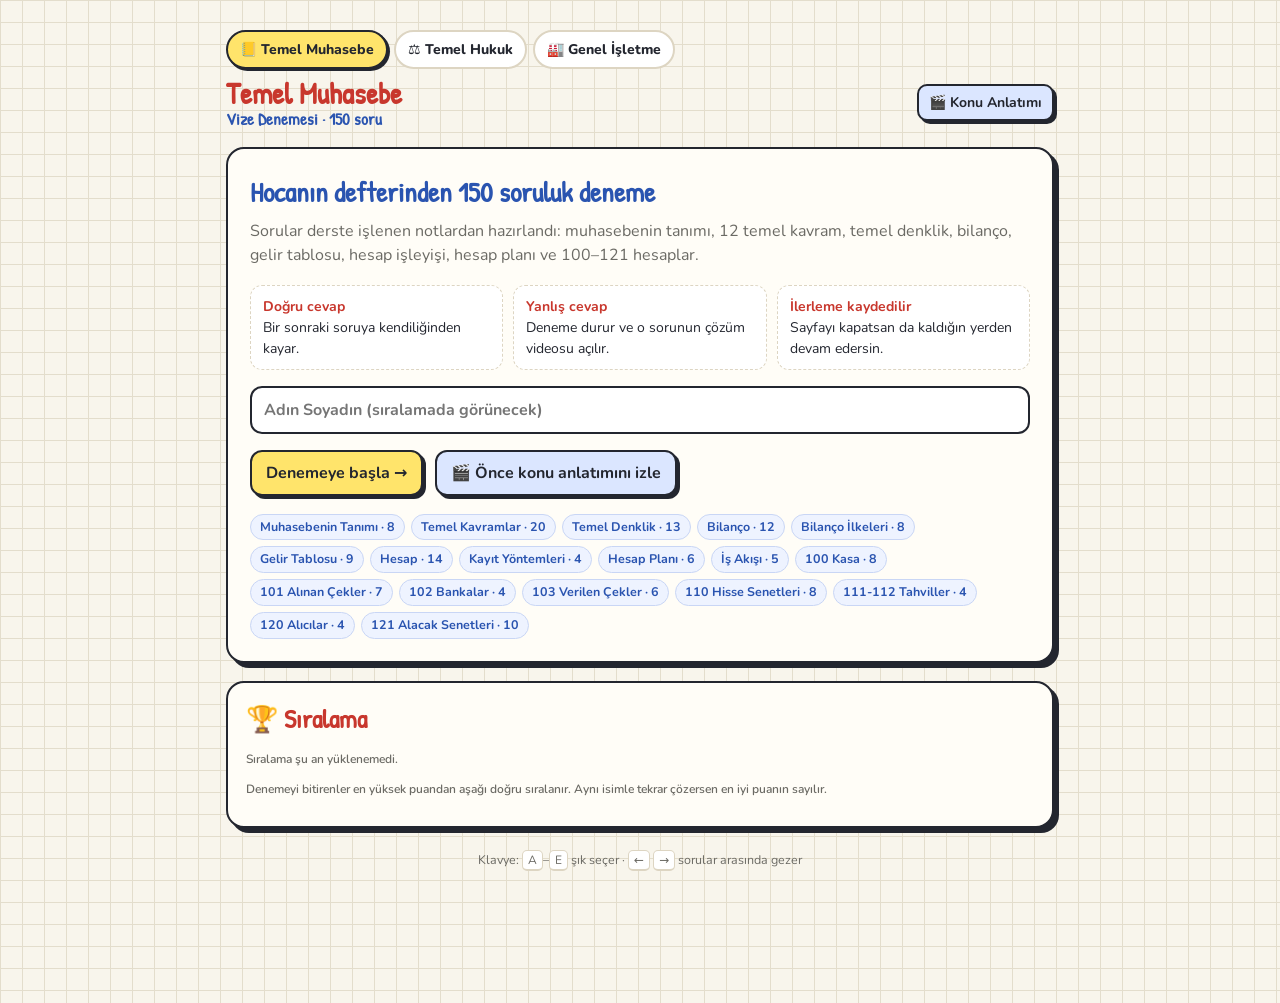
==== commit d3da63e6: "Genel İşletme dersi: 200 soru, konu anlatımı, ders notu PDF ve 3 dersli seçici Co-Authored-By: Claud" ====
--- a/index.html
+++ b/index.html
@@ -50,8 +50,7 @@
 
 <script>window.DERS = { key: "muh-vize-v1", ad: "Temel Muhasebe", alt: "Vize Denemesi", etiket: "",
   h2: "Hocanın defterinden 150 soruluk deneme",
-  intro: "Sorular derste işlenen notlardan hazırlandı: muhasebenin tanımı, 12 temel kavram, temel denklik, bilanço, gelir tablosu, hesap işleyişi, hesap planı ve 100–121 hesaplar.",
-  diger: { ad: "Temel Hukuk", href: "hukuk.html" } };</script>
+  intro: "Sorular derste işlenen notlardan hazırlandı: muhasebenin tanımı, 12 temel kavram, temel denklik, bilanço, gelir tablosu, hesap işleyişi, hesap planı ve 100–121 hesaplar." };</script>
 <script src="sorular.js"></script>
 <script src="konu.js"></script>
 <script src="app.js"></script>
--- a/style.css
+++ b/style.css
@@ -148,3 +148,8 @@
 .board{padding-bottom:120px}
 @media (max-width:520px){.jt th.n,.jt td.n{width:72px}.qtext{font-size:16.5px}.avatar{width:72px;height:84px}.board h3,.board .bq,.board .li{padding-right:70px}.stats span{margin-left:6px}}
 a.btn{text-decoration:none;display:inline-flex;align-items:center}
+
+.dersler{display:flex;gap:6px;flex-wrap:wrap;margin:14px 0 4px}
+.dersler a,.dersler span{font-weight:800;font-size:14px;padding:7px 12px;border-radius:999px;border:2px solid var(--line);background:#fff;color:var(--ink);text-decoration:none}
+.dersler a:hover{border-color:var(--blue);color:var(--blue)}
+.dersler .on{background:var(--yellow);border-color:var(--ink);box-shadow:2px 2px 0 var(--ink)}
